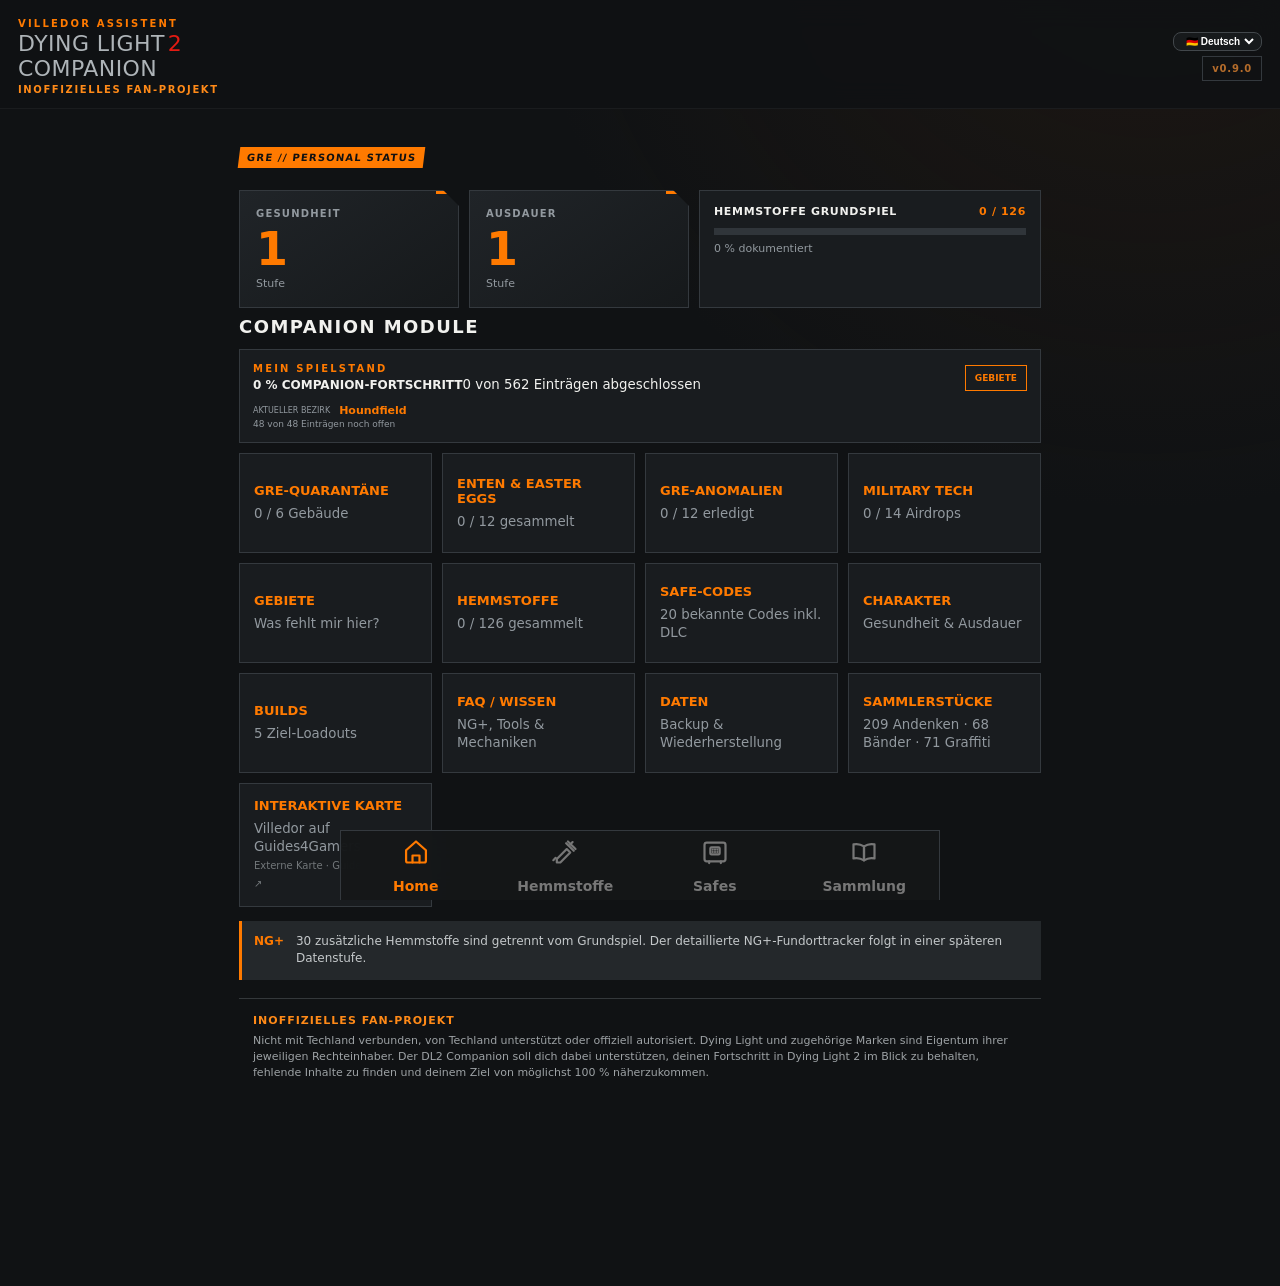
==== index.html @ b606fa8b "Add files via upload" ====
<!doctype html>
<html lang="de">
<head>
<meta charset="utf-8">
<meta name="viewport" content="width=device-width,initial-scale=1,viewport-fit=cover">
<meta name="theme-color" content="#111315">
<meta name="description" content="Dying Light 2 Companion – Hemmstoffe, Safe-Codes und Charakterfortschritt.">
<link rel="manifest" href="manifest.json">
<link rel="stylesheet" href="css/app.css">
<title>DL2 Companion</title>
  <link rel="icon" type="image/png" href="icons/icon-192.png">
  <link rel="apple-touch-icon" href="icons/icon-192.png">
</head>
<body>
<header class="topbar">
  <div>
    <div class="eyebrow" id="villedorAssistant">VILLEDOR ASSISTENT</div>
    <h1><span class="dl-title-line">DYING LIGHT <em class="red-two">2</em></span><span class="companion-line">COMPANION</span></h1><div class="fan-badge" id="fanBadge">INOFFIZIELLES FAN-PROJEKT</div>
  </div>
  <div class="top-actions">
    <label class="language-switch" aria-label="Sprache">
      <span></span>
      <select id="languageSelect">
        <option value="de">🇩🇪 Deutsch</option><option value="en">🇬🇧 English</option>
      </select>
    </label>
    <button id="globalVersion" class="header-version" type="button">v0.9.0</button>
    <button class="iconbtn" id="installBtn" hidden aria-label="App installieren">INSTALL</button>
  </div>
</header>

<main>
<section id="view-dashboard" class="view active">
  <div class="hero">
    <div class="hazard">GRE // PERSONAL STATUS</div>
    <div class="statgrid">
      <button class="statcard" data-go="character"><small>GESUNDHEIT</small><strong id="dashHealth">1</strong><span>Stufe</span></button>
      <button class="statcard" data-go="character"><small>AUSDAUER</small><strong id="dashStamina">1</strong><span>Stufe</span></button>
    </div>
    <div class="progressbox">
      <div class="progresshead"><span>HEMMSTOFFE GRUNDSPIEL</span><b id="dashFound">0 / 126</b></div>
      <div class="bar"><i id="dashBar"></i></div>
      <div class="muted" id="dashPercent">0 % dokumentiert</div>
    </div>
  </div>
<h2 id="companionModules">COMPANION MODULE</h2>
  <div class="area-summary"><div class="area-summary-top"><div><div class="eyebrow">MEIN SPIELSTAND</div><b id="overallPct">0 % COMPANION-FORTSCHRITT</b><small id="overallCount">0 von 0 Einträgen abgeschlossen</small></div><button class="tinybtn" data-go="areas">GEBIETE</button></div><div class="progress"><i id="overallBar"></i></div><div class="current-area"><span>AKTUELLER BEZIRK</span><strong id="currentAreaName">Houndfield</strong><small id="currentAreaMissing">Noch keine Daten</small></div></div><div class="modulegrid">
    <button class="module" data-go="quarantine"><b>GRE-QUARANTÄNE</b><small><span id="qDash">0 / 6</span> Gebäude</small></button><button class="module" data-go="ducks"><b>ENTEN & EASTER EGGS</b><small><span id="duckDash">0 / 12</span> gesammelt</small></button><button class="module" data-go="gre"><b>GRE-ANOMALIEN</b><small><span id="greDash">0 / 12</span> erledigt</small></button>
<button class="module" data-go="airdrops"><b>MILITARY TECH</b><small><span id="airDash">0 / 14</span> Airdrops</small></button><button class="module" data-go="areas"><b>GEBIETE</b><small>Was fehlt mir hier?</small></button><button class="module" data-go="inhibitors"><b>HEMMSTOFFE</b><small><span id="inhDash">0 / 126</span> gesammelt</small></button>
    <button class="module" data-go="safes"><b>SAFE-CODES</b><small>20 bekannte Codes inkl. DLC</small></button>
    <button class="module" data-go="character"><b>CHARAKTER</b><small>Gesundheit & Ausdauer</small></button>
    <button class="module" data-go="builds"><b>BUILDS</b><small>5 Ziel-Loadouts</small></button>
    <button class="module" data-go="faq"><b>FAQ / WISSEN</b><small>NG+, Tools & Mechaniken</small></button>
    <button class="module" data-go="backup"><b>DATEN</b><small>Backup & Wiederherstellung</small></button>
    <button class="module" data-go="collectibles"><b>SAMMLERSTÜCKE</b><small>209 Andenken · 68 Bänder · 71 Graffiti</small></button>
    <a class="module external-map" id="externalMapLink" href="https://guides4gamers.com/dying-light-2/maps/central-loop/" target="_blank" rel="noopener noreferrer external">
      <b id="externalMapTitle">INTERAKTIVE KARTE</b>
      <small id="externalMapText">Villedor auf Guides4Gamers<br><span>Externe Karte · Guides4Gamers ↗</span></small>
    </a>
  </div>
  <div class="notice"><b>NG+</b><span>30 zusätzliche Hemmstoffe sind getrennt vom Grundspiel. Der detaillierte NG+-Fundorttracker folgt in einer späteren Datenstufe.</span></div>
</section>

<section id="view-quarantine" class="view"><div class="sectionhead"><div><div class="eyebrow">DARK ZONES</div><h2>GRE-QUARANTÄNE</h2></div><div class="aircount"><b id="qCount">0/6</b><small>ABGESCHLOSSEN</small></div></div><p class="introcopy">6 GRE-Quarantänestationen · jeweils 4 Hemmstoffe in 3 GRE-Kisten (1 + 1 + 2).</p><div class="airhero"><div><span>GEBÄUDE</span><strong id="qBuildings">0/6</strong></div><div><span>HEMMSTOFFE</span><strong id="qInhib">0/24</strong></div><div><span>NOCH OFFEN</span><strong id="qOpen">24</strong></div></div><div id="quarantineList"></div></section><section id="view-ducks" class="view"><div class="sectionhead"><div><div class="eyebrow">GEHEIMNISSE</div><h2>ENTEN & EASTER EGGS</h2></div><div class="aircount"><b id="duckCount">0/12</b><small>GESAMMELT</small></div></div><div class="duck-summary"><div><b>5 SCHWARZE ENTEN</b><span>DOOM-Easter-Egg</span></div><div><b>7 ROTE ENTEN</b><span>Fahrrad-Herausforderung</span></div></div><div id="duckList"></div></section><section id="view-gre" class="view">
<div class="sectionhead"><div><div class="eyebrow">REVENANT HUNT</div><h2>GRE-ANOMALIEN</h2></div><div class="aircount"><b id="greCount">0/12</b><small>ERLEDIGT</small></div></div>
<p class="introcopy">GRE-Anomalien erscheinen nachts. Nach dem Revenant die GRE-Kiste im Trailer öffnen: jede Anomalie belohnt dich mit 2 Hemmstoffen.</p>
<div class="airhero"><div><span>NOCH OFFEN</span><strong id="greOpen">12</strong></div><div><span>HEMMSTOFFE</span><strong id="greInhib">0/24</strong></div><div><span>TROPHÄE</span><strong id="greTrophy">0%</strong></div></div>
<div class="segmented" id="greFilters"><button class="active" data-grefilter="all">ALLE</button><button data-grefilter="open">OFFEN</button><button data-grefilter="done">ERLEDIGT</button></div>
<div id="greList"></div>
</section>

<section id="view-airdrops" class="view"><div class="sectionhead"><div><div class="eyebrow">NIGHTRUNNER UPGRADES</div><h2>MILITARY TECH</h2></div><div class="aircount"><b id="airCount">0/14</b><small>GESAMMELT</small></div></div><p class="introcopy">Die 14 oberirdischen Military Airdrops enthalten jeweils Military Tech. Die 12 versunkenen Airdrops gehören nicht zu diesem Tracker.</p><div class="airhero"><div><span>NOCH OFFEN</span><strong id="airOpen">14</strong></div><div><span>MILITARY TECH</span><strong id="airTech">0</strong></div><div><span>HEMMSTOFF-KISTEN</span><strong id="airInhib">0/5</strong></div></div><div class="segmented" id="airFilters"><button class="active" data-airfilter="all">ALLE</button><button data-airfilter="open">OFFEN</button><button data-airfilter="done">ERLEDIGT</button></div><div id="airdropList"></div>
<div class="subsection-title"><div><div class="eyebrow">LOOT ONLY</div><h3>VERSUNKENE AIRDROPS</h3></div><div class="aircount"><b id="sunkenCount">0/12</b><small>GEÖFFNET</small></div></div>
<p class="introcopy">Diese 12 Kisten enthalten <b>kein Military Tech</b>. Sie liegen südlich von Newfound Lost Lands und liefern Ausrüstung bzw. Waffen.</p>
<div class="segmented" id="sunkenFilters"><button class="active" data-sunkenfilter="all">ALLE</button><button data-sunkenfilter="open">OFFEN</button><button data-sunkenfilter="done">ERLEDIGT</button></div>
<div id="sunkenList"></div></section><section id="view-areas" class="view"><div class="sectionhead"><div><div class="eyebrow">DISTRICT CLEARANCE</div><h2>GEBIETSFORTSCHRITT</h2></div></div><p class="introcopy">Bezirk wählen und direkt sehen, was dort noch offen ist. Hemmstoffe, Safe-Codes, GRE-Aktivitäten, Airdrops, Quarantäne, Enten und bekannte Sammlerstücke werden aus den vorhandenen Trackern zusammengeführt.</p><select id="areaSelect" class="search"></select><div id="areaHero" class="area-hero"></div><div id="missingHere" class="missingbox"></div><div id="areaChecklist" class="area-checklist"></div></section><section id="view-inhibitors" class="view">
  <div class="sectionhead"><div><div class="eyebrow">GRE DATABASE</div><h2>HEMMSTOFFE</h2></div><b id="inhTotal">0 / 126</b></div>
  <div class="bar big"><i id="inhBar"></i></div>
  <input class="search" id="inhSearch" placeholder="Fundort oder Gebiet suchen …">
  <div class="filters" id="regionFilters">
    <button class="active" data-region="all">Alle</button><button data-region="Old Villedor">Old Villedor</button><button data-region="Central Loop" id="regionCentralLoop">Zentralring</button>
  </div>
  <div id="districtList"></div>
</section>

<section id="view-safes" class="view">
  <div class="sectionhead"><div><div class="eyebrow">FIELD ACCESS CODES</div><h2>SAFE-CODES</h2></div><div class="aircount"><b id="safeProgress">0/20</b><small>GEFUNDEN</small></div></div>
  <input class="search" id="safeSearch" placeholder="z. B. Houndfield, VNC, Hemmstoff, 101 …">
  <div class="safe-filters"><label class="toggleline"><input type="checkbox" id="onlyInhibitor"><span>Nur Safes mit Hemmstoff anzeigen</span></label><label class="toggleline"><input type="checkbox" id="onlyMissingSafes"><span>Nur fehlende anzeigen</span></label></div><div class="safe-results" id="safeCount"></div>
  <div id="safeList" class="safelist"></div>
</section>


<section id="view-collectibles" class="view">
  <div class="sectionhead"><div><div class="eyebrow">VILLEDOR ARCHIVE</div><h2 id="collectTitle">SAMMLERSTÜCKE</h2></div><div class="aircount"><b id="collectTotal">0/348</b><small id="collectCollectedLabel">GESAMMELT</small></div></div>
  <div class="collect-hero">
    <div><span id="mementoLabel">ANDENKEN</span><strong id="mementoCount">0/209</strong><label><small id="gameMementoLabel">IM SPIEL</small><input id="gameMemento" type="number" min="0" max="209" value="0"></label></div>
    <div><span id="tapeLabel">BÄNDER</span><strong id="tapeCount">0/68</strong><label><small id="gameTapeLabel">IM SPIEL</small><input id="gameTape" type="number" min="0" max="68" value="0"></label></div>
    <div><span id="graffitiLabel">GRAFFITI</span><strong id="graffitiCount">0/71</strong><label><small id="gameGraffitiLabel">IM SPIEL</small><input id="gameGraffiti" type="number" min="0" max="71" value="0"></label></div>
  </div>
  <p class="introcopy" id="collectTrackerNote">Die aktuellen Spielstände können oben manuell eingetragen werden. Einzelne Fundstücke werden separat abgehakt.</p>
  <div class="segmented" id="collectTypeFilters">
    <button class="active" data-collecttype="all">ALLE</button>
    <button data-collecttype="memento">ANDENKEN</button>
    <button data-collecttype="tape">BÄNDER</button>
    <button data-collecttype="graffiti">GRAFFITI</button>
  </div>
  <input class="search" id="collectSearch" placeholder="Name, Nummer oder Bezirk suchen …">
  <label class="toggleline"><input type="checkbox" id="collectMissing"><span id="collectMissingLabel">Nur fehlende anzeigen</span></label>
  <div class="notice"><b>2026</b><span id="collectSlotNotice">Die 209 Andenken sind mit Namen erfasst. Nicht sicher bestätigte deutsche Ingame-Bezeichnungen sind mit * markiert.</span></div>
  <div id="collectibleList"></div>
  <div id="mementoVerifyNote" class="memento-verify-note">* Ingame-Bezeichnung nicht verifiziert</div>
  <div class="collect-modal" id="collectModal" aria-hidden="true">
    <div class="collect-modal-card">
      <button class="collect-close" id="collectClose" type="button">×</button>
      <div class="eyebrow" id="collectDetailType">SAMMLERSTÜCK</div>
      <h3 id="collectDetailName"></h3>
      <div class="collect-detail-meta" id="collectDetailMeta"></div>
      <label class="collect-detail-check"><input type="checkbox" id="collectDetailDone"><span id="collectDetailDoneLabel">Gesammelt</span></label>
      <a class="yt-find" id="collectDetailYoutube" target="_blank" rel="noopener">▶ FUNDORT AUF YOUTUBE</a>
    </div>
  </div>
</section>

<section id="view-character" class="view">
  <div class="sectionhead"><div><div class="eyebrow">AIDEN STATUS</div><h2>CHARAKTER</h2></div></div>
  <div class="charcards">
    <div class="controlcard"><label>Gesundheit <b id="healthLabel">1</b></label><div class="maxvalue"><small>MAXIMALWERT</small><strong id="healthValue">100</strong></div><input id="healthRange" type="range" min="1" max="26" value="1"><div class="rangefoot"><span>Stufe 1</span><span>Stufe 26</span></div></div>
    <div class="controlcard"><label>Ausdauer <b id="staminaLabel">1</b></label><div class="maxvalue"><small>MAXIMALWERT</small><strong id="staminaValue">100</strong></div><input id="staminaRange" type="range" min="1" max="26" value="1"><div class="rangefoot"><span>Stufe 1</span><span>Stufe 26</span></div></div>
    <div class="controlcard pilgrim-card"><label>Pilgerrang <b id="pilgrimLabel">1</b></label><div class="maxvalue"><small>STATUSBONUS</small><strong id="pilgrimBonus">+0</strong></div><input id="pilgrimRange" type="range" min="1" max="9" value="1"><div class="rangefoot"><span>Rang 1</span><span>Rang 9</span></div><small class="rank-note" id="pilgrimBonusNote">Rang 2–6: je +20 Gesundheit und Ausdauer</small></div>
  </div>
  <details class="pilgrim-info">
    <summary>Was ist der Pilgerrang?</summary>
    <div class="pilgrim-info-body">
      <p>Der <b>Pilgerrang</b> ist dein allgemeiner Charakterrang und reicht von 1 bis 9. Er ist nicht mit dem Rang im Pilgrim Outpost zu verwechseln.</p>
      <p><b>Wie steigt er?</b> Der Rang wächst mit deinem Fortschritt in den Fertigkeitsbäumen für Kampf und Parkour. Kampf- und Parkour-EP erhältst du durch Kämpfe, Parkour, Quests und Aktivitäten. Mit weiteren Fertigkeitsstufen steigt schließlich auch dein Pilgerrang.</p>
      <p><b>Was bringt er?</b> Die Ränge 2 bis 6 geben jeweils +20 maximale Gesundheit und +20 maximale Ausdauer. Ab Rang 6 sind damit insgesamt +100 auf beide Werte erreicht. Höhere Ränge verbessern weiterhin die Stufe verfügbarer Beute und Händlerausrüstung.</p>
      <p class="formula-note"><b>Berechnung:</b> 80 Grundwert + 20 je Gesundheits-/Ausdauer-Stufe + Pilgerrang-Bonus. Der Rechner berücksichtigt diesen Bonus automatisch.</p>
    </div>
  </details>
  <div class="calc">
    <div><small>VERTEILTE HEMMSTOFFE</small><b id="spentInh">6</b></div>
    <div><small>WEITERE BIS 26/26</small><b id="neededInh">150</b></div>
    <div><small>UPGRADE-EFFEKT</small><b>+20</b></div>
  </div>
  <div class="notice"><b>Wichtig</b><span>Je Upgrade werden 3 Hemmstoffe verbraucht. Beide Attribute erreichen Stufe 26. Das Grundspiel allein liefert nicht genug für 26/26; mit den zusätzlichen NG+-Hemmstoffen ist es möglich.</span></div>
  <div class="leveltable" id="levelTable"></div>
</section>

<section id="view-builds" class="view">
  <div class="sectionhead"><div><div class="eyebrow">GEAR TARGETS</div><h2>BUILD-EMPFEHLUNGEN</h2></div></div>
  <p class="introcopy">Keine starre Item-Liste: Die Empfehlungen zeigen, auf welche Werte du bei regulär erspielter Ausrüstung hinarbeiten solltest.</p>
  <div id="buildList" class="buildlist"></div>
</section>

<section id="view-faq" class="view">
  <div class="sectionhead"><div><div class="eyebrow">FIELD MANUAL</div><h2>FAQ / WISSEN</h2></div></div>
  <input class="search" id="faqSearch" placeholder="NG+, Gleitschirm, Enterhaken, GRE …">
  <div id="faqList" class="faqlist"></div>
</section>

<section id="view-backup" class="view">
  <div class="sectionhead"><div><div class="eyebrow">LOCAL STORAGE</div><h2>DATEN</h2></div></div>
  <div class="backupcard">
    <h3>Lokales Backup</h3><p>Sichere deinen aktuellen Companion-Stand als Backup-Datei auf deinem Gerät. Mit „Backup exportieren“ wird dein kompletter Fortschritt gespeichert. Über „Backup importieren“ kannst du diese Datei später wieder einlesen und deinen gespeicherten Stand wiederherstellen.</p>
    <button class="primary" id="exportBtn">BACKUP EXPORTIEREN</button>
    <label class="primary outline">BACKUP IMPORTIEREN<input id="importFile" type="file" accept=".json,application/json" hidden></label>
    <button class="danger" id="resetBtn">ALLE LOKALEN DATEN LÖSCHEN</button>
  </div>
  <div class="backupcard synccard">
    <div class="eyebrow">CLOUD TRANSFER</div>
    <h3>Geräte-Sync</h3>
    <p>Übertrage deinen aktuellen Stand per Sync-Code auf ein anderes Gerät. Jeder Sync-Code ist einmalig für 30 Minuten verwendbar. Nach erfolgreicher Übertragung wird der Code deaktiviert und kann nicht erneut verwendet werden. Nicht verwendete Codes verfallen automatisch nach 30 Minuten. Für weitere Übertragungen kannst du jederzeit einen neuen Code erstellen.</p>
    <button class="primary" id="syncCreateBtn">SYNC-CODE ERSTELLEN</button>
    <div id="syncCodeBox" class="sync-code-box" hidden>
      <small>DEIN SYNC-CODE</small>
      <strong id="syncCode">----</strong>
      <span id="syncExpiry">30 Minuten gültig</span>
      <button class="primary outline compact" id="syncCopyBtn">CODE KOPIEREN</button>
    </div>
    <div class="sync-redeem">
      <label for="syncInput">Code von anderem Gerät</label>
      <input id="syncInput" class="search sync-input" maxlength="9" autocomplete="off" autocapitalize="characters" spellcheck="false" placeholder="ABCD-1234">
      <button class="primary outline" id="syncRedeemBtn">SYNC-CODE EINLÖSEN</button>
    </div>
    <div id="syncStatus" class="sync-status" aria-live="polite"></div>
  </div>
  <button class="version versionbtn" id="versionBtn">DL2 Companion <b>v0.8.9</b><br><span>Datenstand: 12.09.2026 · Changelog öffnen</span></button>
</section>
<footer class="legal-footer"><b id="legalFan">INOFFIZIELLES FAN-PROJEKT</b><span id="legalText">Nicht mit Techland verbunden, von Techland unterstützt oder offiziell autorisiert. Dying Light und zugehörige Marken sind Eigentum ihrer jeweiligen Rechteinhaber. Der DL2 Companion soll dich dabei unterstützen, deinen Fortschritt in Dying Light 2 im Blick zu behalten, fehlende Inhalte zu finden und deinem Ziel von möglichst 100 % näherzukommen.</span></footer>
</main>

<nav class="bottomnav">
  <button class="active" data-go="dashboard">
    <span class="nav-icon" aria-hidden="true">
      <svg viewBox="0 0 24 24"><path d="M3.5 10.5 12 3l8.5 7.5v9a1.5 1.5 0 0 1-1.5 1.5H5a1.5 1.5 0 0 1-1.5-1.5z"/><path d="M9 21v-6h6v6"/></svg>
    </span>
    <span class="nav-label">Home</span>
  </button>
  <button data-go="inhibitors">
    <span class="nav-icon" aria-hidden="true">
      <svg viewBox="0 0 24 24"><path d="m14.5 3 6.5 6.5"/><path d="m13 4.5 6.5 6.5"/><path d="m5 18 8.5-8.5 3 3L8 21H5z"/><path d="m4 17-2 2"/><path d="m16.5 5.5 2-2"/></svg>
    </span>
    <span class="nav-label">Hemmstoffe</span>
  </button>
  <button data-go="safes">
    <span class="nav-icon" aria-hidden="true">
      <svg viewBox="0 0 24 24"><rect x="3" y="4" width="18" height="16" rx="2"/><rect x="8" y="8" width="8" height="6" rx="1"/><path d="M10 10h.01M12 10h.01M14 10h.01M10 12h.01M12 12h.01M14 12h.01"/><path d="M7 20v1.5M17 20v1.5"/></svg>
    </span>
    <span class="nav-label">Safes</span>
  </button>
  <button data-go="collectibles">
    <span class="nav-icon" aria-hidden="true">
      <svg viewBox="0 0 24 24"><path d="M3 5.5c3.2-.8 6-.3 9 1.7v12c-3-2-5.8-2.5-9-1.7z"/><path d="M21 5.5c-3.2-.8-6-.3-9 1.7v12c3-2 5.8-2.5 9-1.7z"/></svg>
    </span>
    <span class="nav-label" id="navCollectibles">Sammlung</span>
  </button>
</nav>

<div class="modal" id="changelogModal" aria-hidden="true"><div class="modalbox"><div class="modalhead"><div><div class="eyebrow">VERSION HISTORY</div><h2>CHANGELOG</h2></div><button id="closeChangelog">×</button></div><div id="changelogList"></div></div></div>
<div class="toast" id="toast"></div>
<script src="js/app.js"></script>
</body>
</html>
---- css/app.css ----
:root{--bg:#101214;--panel:#191c1f;--panel2:#22262a;--line:#34393e;--text:#f1f1ee;--muted:#92999f;--orange:#ff7a00;--orange2:#ff9c35;--danger:#df4d3f;--safe:env(safe-area-inset-bottom)}
*{box-sizing:border-box}html{background:var(--bg);color:var(--text);font-family:Inter,system-ui,-apple-system,Segoe UI,Roboto,Arial,sans-serif}body{margin:0;background:radial-gradient(circle at 90% -10%,#39210e55,transparent 35%),var(--bg);min-height:100vh;padding-bottom:calc(86px + var(--safe))}
button,input{font:inherit}.topbar{position:sticky;top:0;z-index:20;display:flex;align-items:center;justify-content:space-between;padding:18px 18px 13px;background:#101214e8;backdrop-filter:blur(14px);border-bottom:1px solid #ffffff0c}.eyebrow{font-size:10px;letter-spacing:.22em;color:var(--orange);font-weight:800}.topbar h1{margin:2px 0 0;font-size:22px;letter-spacing:.02em}.topbar h1 span{font-weight:300;color:#aeb4b8}.iconbtn{border:1px solid var(--orange);background:transparent;color:var(--orange);padding:8px 10px;font-size:11px;font-weight:800}
main{max-width:850px;margin:auto;padding:16px}.view{display:none}.view.active{display:block}.hero{padding:14px 0 8px}.hazard{display:inline-block;background:var(--orange);color:#111;padding:5px 8px;font-size:10px;font-weight:900;letter-spacing:.12em;transform:skew(-7deg);margin-bottom:12px}.statgrid{display:grid;grid-template-columns:1fr 1fr;gap:10px}.statcard{position:relative;text-align:left;border:1px solid var(--line);background:linear-gradient(145deg,#202428,#16191b);color:var(--text);padding:16px;min-height:118px;clip-path:polygon(0 0,calc(100% - 16px) 0,100% 16px,100% 100%,0 100%)}.statcard:after{content:"";position:absolute;right:0;top:0;width:22px;height:3px;background:var(--orange)}.statcard small,.calc small{display:block;color:var(--muted);font-size:10px;font-weight:800;letter-spacing:.12em}.statcard strong{display:block;font-size:46px;line-height:1;color:var(--orange);margin-top:7px}.statcard span{font-size:11px;color:var(--muted)}
.progressbox{margin-top:10px;background:var(--panel);border:1px solid var(--line);padding:14px}.progresshead{display:flex;justify-content:space-between;gap:12px;font-size:11px;font-weight:800;letter-spacing:.06em}.progresshead b{color:var(--orange)}.bar{height:7px;background:#30353a;margin:10px 0 7px;overflow:hidden}.bar i{display:block;height:100%;width:0;background:linear-gradient(90deg,var(--orange),var(--orange2));transition:width .25s}.bar.big{height:10px;margin:-2px 0 16px}.muted{font-size:11px;color:var(--muted)}
.quick-safe{width:100%;display:grid;grid-template-columns:44px 1fr auto;gap:10px;align-items:center;text-align:left;padding:14px;margin:12px 0 22px;border:1px solid #ff7a0066;background:#ff7a000c;color:var(--text)}.quick-safe .qs-icon{width:42px;height:42px;display:grid;place-items:center;background:var(--orange);color:#111;font-size:25px;font-weight:900}.quick-safe b,.quick-safe small{display:block}.quick-safe small{color:var(--muted);margin-top:2px}.quick-safe>span:last-child{font-size:30px;color:var(--orange)}
h2{font-size:18px;letter-spacing:.08em;margin:0 0 12px}.modulegrid{display:grid;grid-template-columns:1fr 1fr;gap:10px}.module{min-height:100px;text-align:left;padding:14px;border:1px solid var(--line);background:var(--panel);color:var(--text)}.module b{display:block;color:var(--orange);font-size:13px}.module small{display:block;color:var(--muted);margin-top:7px;line-height:1.35}
.notice{display:grid;grid-template-columns:auto 1fr;gap:12px;margin-top:14px;padding:12px;background:#24282b;border-left:3px solid var(--orange);font-size:12px;line-height:1.45}.notice b{color:var(--orange)}.notice span{color:#c4c8ca}
.sectionhead{display:flex;justify-content:space-between;align-items:end;margin:8px 0 14px}.sectionhead h2{font-size:25px;margin:2px 0 0}.sectionhead>b{color:var(--orange);font-size:17px}
.search{width:100%;border:1px solid var(--line);background:#15181a;color:var(--text);padding:13px 14px;outline:none;border-radius:0}.search:focus{border-color:var(--orange)}.filters{display:flex;gap:7px;overflow:auto;padding:10px 0 14px}.filters button{white-space:nowrap;border:1px solid var(--line);background:var(--panel);color:var(--muted);padding:7px 10px;font-size:11px}.filters button.active{color:#111;background:var(--orange);border-color:var(--orange);font-weight:800}
.district{border:1px solid var(--line);background:var(--panel);margin-bottom:9px}.district>button{width:100%;display:flex;justify-content:space-between;align-items:center;text-align:left;border:0;background:transparent;color:var(--text);padding:13px}.district .dname b{display:block;font-size:13px}.district .dname small{color:var(--muted)}.district .dcount{color:var(--orange);font-weight:800}.items{display:none;border-top:1px solid var(--line)}.district.open .items{display:block}.inhitem{display:grid;grid-template-columns:auto 1fr auto;gap:10px;padding:12px;border-bottom:1px solid #ffffff0c}.inhitem:last-child{border:0}.inhitem input{accent-color:var(--orange);width:19px;height:19px}.inhitem b{font-size:12px}.inhitem p{margin:3px 0 0;font-size:11px;color:var(--muted);line-height:1.35}.countbadge{color:var(--orange);font-weight:900;font-size:12px}.done b{text-decoration:line-through;color:#777}
.toggleline{display:flex;align-items:center;gap:8px;color:#bbb;font-size:12px;padding:10px 2px}.toggleline input{accent-color:var(--orange)}.safelist{display:grid;gap:9px}.safeitem{border:1px solid var(--line);background:var(--panel);padding:13px}.safehead{display:flex;justify-content:space-between;gap:10px;align-items:start}.safeitem .districttag{font-size:9px;color:var(--orange);font-weight:800;letter-spacing:.11em}.safeitem h3{font-size:13px;margin:3px 0}.code{font-size:23px;font-weight:900;letter-spacing:.12em;color:var(--orange);white-space:nowrap}.loot{font-size:11px;color:var(--muted);margin-top:7px}.loot.hot{color:var(--orange2);font-weight:800}
.charcards{display:grid;gap:10px}.controlcard{background:var(--panel);border:1px solid var(--line);padding:15px}.controlcard label{display:flex;justify-content:space-between;font-size:13px;font-weight:800}.controlcard label b{color:var(--orange);font-size:22px}.controlcard input{width:100%;accent-color:var(--orange);margin:14px 0}.rangefoot{display:flex;justify-content:space-between;color:var(--muted);font-size:10px}.calc{display:grid;grid-template-columns:repeat(3,1fr);gap:8px;margin-top:10px}.calc>div{background:var(--panel2);border:1px solid var(--line);padding:12px}.calc b{display:block;color:var(--orange);font-size:24px;margin-top:5px}.leveltable{margin-top:14px;border:1px solid var(--line)}.levelrow{display:grid;grid-template-columns:1fr 1fr 1fr;padding:9px 12px;font-size:11px;border-bottom:1px solid #ffffff0c}.levelrow.head{position:sticky;top:70px;background:#25292d;color:var(--orange);font-weight:800}.levelrow:last-child{border:0}
.backupcard{background:var(--panel);border:1px solid var(--line);padding:16px}.backupcard h3{margin:0 0 5px;font-size:15px}.backupcard p{color:var(--muted);font-size:12px;line-height:1.45}.primary,.danger{display:block;width:100%;border:0;padding:13px;margin-top:9px;text-align:center;font-size:11px;font-weight:900;letter-spacing:.05em;cursor:pointer}.primary{background:var(--orange);color:#111}.primary.outline{background:transparent;color:var(--orange);border:1px solid var(--orange)}.danger{background:transparent;color:#ff766c;border:1px solid #8f3832}.version{text-align:center;color:var(--muted);font-size:11px;margin:25px}.version b{color:var(--orange)}.version span{font-size:10px}
.bottomnav{position:fixed;z-index:30;bottom:0;left:0;right:0;height:calc(70px + var(--safe));padding-bottom:var(--safe);display:grid;grid-template-columns:repeat(4,1fr);background:#151719f4;backdrop-filter:blur(15px);border-top:1px solid var(--line)}.bottomnav button{border:0;background:transparent;color:#777;font-size:9px;font-weight:700}.bottomnav span{display:block;line-height:1.1}.bottomnav button span:first-child{font-size:20px;margin-bottom:4px}.bottomnav button span:last-child{font-size:9px;margin-bottom:0}.bottomnav button.active{color:var(--orange)}.toast{position:fixed;z-index:99;left:50%;bottom:90px;transform:translateX(-50%) translateY(20px);opacity:0;pointer-events:none;background:#eee;color:#111;padding:10px 14px;font-size:11px;font-weight:800;transition:.2s}.toast.show{opacity:1;transform:translateX(-50%) translateY(0)}
@media(min-width:650px){main{padding:24px}.charcards{grid-template-columns:1fr 1fr}.safelist{grid-template-columns:1fr 1fr}.modulegrid{grid-template-columns:repeat(4,1fr)}.statgrid{grid-template-columns:220px 220px}.hero{display:grid;grid-template-columns:auto 1fr;gap:10px}.hero .hazard{grid-column:1/-1;width:max-content}.progressbox{margin:0}.bottomnav{left:50%;right:auto;width:600px;transform:translateX(-50%);border-left:1px solid var(--line);border-right:1px solid var(--line)}}

.maxvalue{display:flex;align-items:end;justify-content:space-between;margin-top:10px;padding:10px 12px;background:#111416;border-left:3px solid var(--orange)}.maxvalue small{color:var(--muted);font-size:9px;font-weight:800;letter-spacing:.12em}.maxvalue strong{color:var(--orange);font-size:30px;line-height:1}

.introcopy{color:var(--muted);font-size:12px;line-height:1.5;margin:-4px 0 14px}
.buildlist,.faqlist{display:grid;gap:9px}.buildcard,.faqitem{border:1px solid var(--line);background:var(--panel)}
.buildcard>button,.faqitem>button{width:100%;border:0;background:transparent;color:var(--text);text-align:left;padding:14px;display:flex;justify-content:space-between;gap:12px;align-items:center}
.buildtitle b,.faqitem b{display:block;font-size:13px}.buildtitle small{color:var(--orange);font-size:10px}.chev{color:var(--orange);font-size:22px}
.buildbody,.faqbody{display:none;border-top:1px solid var(--line);padding:14px}.buildcard.open .buildbody,.faqitem.open .faqbody{display:block}
.buildclass{display:inline-block;color:#111;background:var(--orange);font-size:9px;font-weight:900;padding:5px 7px;letter-spacing:.08em}
.buildbody h4{font-size:10px;color:var(--orange);letter-spacing:.1em;margin:14px 0 7px}.buildbody p,.faqbody{font-size:12px;color:#c5c9cb;line-height:1.5}.buildbody ol,.buildbody ul{padding-left:20px;color:#c5c9cb;font-size:12px;line-height:1.6}.buildnote{border-left:2px solid var(--orange);padding-left:9px;color:var(--muted)!important}
.versionbtn{width:100%;border:0;background:transparent;cursor:pointer}
.modal{display:none;position:fixed;z-index:100;inset:0;background:#000b;backdrop-filter:blur(5px);padding:18px;align-items:center;justify-content:center}.modal.open{display:flex}
.modalbox{width:min(600px,100%);max-height:80vh;overflow:auto;background:#171a1d;border:1px solid var(--line);padding:16px}.modalhead{display:flex;justify-content:space-between;align-items:start}.modalhead h2{margin-top:3px}.modalhead button{border:0;background:transparent;color:var(--orange);font-size:28px}
.change{border-top:1px solid var(--line);padding:12px 0}.change:first-child{border-top:0}.changehead{display:flex;justify-content:space-between}.changehead b{color:var(--orange)}.changehead small{color:var(--muted)}.change ul{margin:7px 0 0;padding-left:18px;color:#c5c9cb;font-size:11px;line-height:1.55}
.valuehint{font-size:10px;color:var(--muted);margin-top:-7px;margin-bottom:8px}.valuehint b{color:var(--orange)}
@media(min-width:650px){.buildlist{grid-template-columns:1fr 1fr}}

.safehint{font-size:10px;color:#858c91;margin-top:5px;line-height:1.4}

.area-summary,.area-hero,.missingbox{border:1px solid var(--line);background:var(--panel);padding:13px;margin-bottom:10px}.area-summary-top{display:flex;justify-content:space-between;align-items:center}.area-summary-top b{font-size:12px}.tinybtn{border:1px solid var(--orange);background:transparent;color:var(--orange);font-size:9px;font-weight:900;padding:7px 9px}.current-area{margin-top:11px;display:grid;grid-template-columns:auto 1fr;gap:2px 9px;align-items:center}.current-area span{font-size:8px;color:var(--muted)}.current-area strong{font-size:11px;color:var(--orange)}.current-area small{grid-column:1/3;color:var(--muted);font-size:9px}.area-hero h3{font-size:20px;margin:2px 0 5px}.bigpct{font-size:32px;font-weight:900;color:var(--orange)}.missingbox h3{font-size:11px;color:var(--orange);letter-spacing:.08em;margin-bottom:7px}.missingbox p{font-size:11px;color:#c5c9cb;line-height:1.5}.area-group{border:1px solid var(--line);background:var(--panel);margin-bottom:8px}.area-group-head{padding:10px 12px;border-bottom:1px solid var(--line);display:flex;justify-content:space-between}.area-group-head b{font-size:11px}.area-group-head small{font-size:9px;color:var(--orange)}.area-task{display:flex;gap:10px;align-items:flex-start;padding:10px 12px;border-bottom:1px solid #25292c;font-size:11px}.area-task:last-child{border-bottom:0}.area-task input{accent-color:var(--orange);margin-top:2px}.area-task.done span{text-decoration:line-through;color:#737a7e}.area-empty{padding:10px 12px;color:var(--muted);font-size:10px}
.aircount{text-align:right}.aircount b{display:block;color:var(--orange);font-size:18px}.aircount small{font-size:8px;color:var(--muted)}.airhero{display:grid;grid-template-columns:repeat(3,1fr);gap:7px;margin-bottom:11px}.airhero>div{background:var(--panel);border:1px solid var(--line);padding:10px}.airhero span{display:block;color:var(--muted);font-size:7px}.airhero strong{display:block;color:var(--orange);font-size:18px}.segmented{display:flex;border:1px solid var(--line);margin-bottom:10px}.segmented button{flex:1;border:0;background:var(--panel);color:var(--muted);padding:9px;font-size:9px;font-weight:900}.segmented button.active{background:var(--orange);color:#111}.airdistrict h3{font-size:10px;color:var(--orange);margin:12px 0 6px}.aircard{display:flex;gap:10px;padding:11px;border:1px solid var(--line);background:var(--panel);margin-bottom:5px}.aircard input{accent-color:var(--orange)}.aircard.done{opacity:.55}.airinfo b{font-size:12px}.airinfo p{font-size:10px;color:var(--muted);margin:4px 0}.airtag{font-size:7px;font-weight:900;padding:3px 5px;border:1px solid var(--orange);color:var(--orange);margin-right:4px}
.subsection-title{display:flex;justify-content:space-between;align-items:end;border-top:1px solid var(--line);padding-top:18px;margin-top:20px;margin-bottom:8px}.subsection-title h3{margin:2px 0 0;font-size:16px}.grecard{display:flex;gap:10px;padding:11px;border:1px solid var(--line);background:var(--panel);margin-bottom:5px}.grecard input{accent-color:var(--orange);margin-top:3px}.grecard.done{opacity:.55}.grecard.done b{text-decoration:line-through}.greinfo{flex:1}.greinfo b{font-size:12px}.greinfo p{font-size:10px;color:var(--muted);margin:4px 0;line-height:1.4}.gre-meta{display:flex;gap:4px;flex-wrap:wrap}.gre-tag{font-size:7px;font-weight:900;padding:3px 5px;border:1px solid var(--line);color:#bbb}.gre-tag.hot{border-color:var(--orange);color:var(--orange)}
.sunken-card{display:flex;gap:10px;padding:11px;border:1px solid var(--line);background:var(--panel);margin-bottom:5px}.sunken-card input{accent-color:var(--orange);margin-top:3px}.sunken-card.done{opacity:.55}.sunken-info b{font-size:11px}.sunken-info p{font-size:10px;color:var(--muted);margin:4px 0;line-height:1.4}.no-tech{display:inline-block;font-size:7px;font-weight:900;padding:3px 5px;border:1px solid #666;color:#aaa}
.yt-find{display:inline-flex;margin-top:7px;padding:5px 7px;border:1px solid var(--line);color:var(--orange);font-size:8px;font-weight:900;text-decoration:none}.qcard,.duckcard{padding:11px;border:1px solid var(--line);background:var(--panel);margin-bottom:6px}.qcard h3,.duckcard h3{font-size:11px;margin:0 0 4px}.qmeta,.duckmeta{font-size:9px;color:var(--muted);margin-bottom:7px}.qcrates{display:flex;gap:5px;flex-wrap:wrap}.qcrates label{font-size:8px;border:1px solid var(--line);padding:5px 7px}.qcrates input,.duckcard input{accent-color:var(--orange)}.duck-summary{display:grid;grid-template-columns:1fr 1fr;gap:7px;margin-bottom:10px}.duck-summary>div{border:1px solid var(--line);background:var(--panel);padding:10px}.duck-summary b{display:block;color:var(--orange);font-size:9px}.duck-summary span{font-size:8px;color:var(--muted)}.duckrow{display:flex;gap:8px}.duckrow>div{flex:1}
.top-actions{display:flex;align-items:center;gap:7px;flex-shrink:0}
.header-version{border:1px solid var(--line);background:transparent;color:var(--orange);font-size:9px;font-weight:900;padding:6px 8px;letter-spacing:.08em}
@media(max-width:520px){.header-version{padding:5px 7px;font-size:8px}.topbar h1{font-size:clamp(22px,7vw,38px)}}

.synccard{margin-top:12px}.sync-code-box{margin:10px 0;padding:14px;border:1px solid var(--orange);background:#161616;text-align:center}.sync-code-box small{display:block;color:var(--muted);font-size:8px;letter-spacing:.12em}.sync-code-box strong{display:block;color:var(--orange);font-size:28px;letter-spacing:.14em;margin:6px 0}.sync-code-box span{display:block;color:var(--muted);font-size:9px;margin-bottom:8px}.sync-redeem{margin-top:14px;padding-top:12px;border-top:1px solid var(--line)}.sync-redeem label{display:block;color:var(--muted);font-size:9px;margin-bottom:6px}.sync-input{text-transform:uppercase;letter-spacing:.12em;font-weight:900}.sync-status{min-height:18px;margin-top:8px;font-size:9px;color:var(--muted)}.sync-status.ok{color:var(--orange)}.sync-status.error{color:#ff6b6b}.compact{padding:7px 10px}

.red-two{font-style:normal;color:#e31b13}
.fan-badge{margin-top:3px;font-size:10px;letter-spacing:1.6px;color:#ff8a18;font-weight:800}
.language-switch{display:flex;align-items:center;gap:4px;border:1px solid #42474b;border-radius:8px;padding:3px 5px;background:#171a1c}
.language-switch select{background:#171a1c;color:#fff;border:0;font-weight:800;outline:0}
.legal-footer{margin:18px 0 82px;padding:14px;border-top:1px solid #34383b;color:#9da2a5;font-size:11px;line-height:1.45;display:flex;flex-direction:column;gap:4px}
.legal-footer b{color:#ff8a18;letter-spacing:1px}
.collect-hero{display:grid;grid-template-columns:repeat(3,1fr);gap:8px;margin:12px 0}
.collect-hero>div{background:#171a1c;border:1px solid #363b3e;border-radius:10px;padding:10px;display:flex;flex-direction:column;gap:4px}
.collect-hero span{font-size:10px;color:#9ca2a5;font-weight:800}.collect-hero strong{font-size:19px;color:#ff8a18}
.collect-hero label{display:flex;align-items:center;gap:5px;margin-top:5px}.collect-hero small{font-size:8px;color:#858b8e}
.collect-hero input{width:56px;background:#0e1011;color:#fff;border:1px solid #444;border-radius:5px;padding:4px}
.collect-card{display:grid;grid-template-columns:auto 1fr;gap:10px;align-items:start;background:#171a1c;border:1px solid #34393c;border-radius:9px;padding:10px;margin:7px 0}
.collect-card.done{opacity:.55}.collect-card input{width:20px;height:20px;accent-color:#ff7a00}
.collect-info b{display:block}.collect-meta{font-size:10px;color:#92989b;margin:3px 0 6px}.collect-num{color:#ff8a18;margin-right:6px}
@media(max-width:520px){.collect-hero{grid-template-columns:1fr}.collect-hero>div{display:grid;grid-template-columns:1fr auto auto;align-items:center}.collect-hero label{margin:0}}

.safe-filters{display:flex;flex-wrap:wrap;gap:4px 14px}
.safe-results{font-size:10px;color:var(--muted);margin:0 0 8px 2px}
.safeitem{position:relative;padding-left:44px}
.safe-check{position:absolute;left:13px;top:16px;width:20px;height:20px;accent-color:var(--orange)}
.safeitem.done{opacity:.55}
.safeitem.done .code{text-decoration:line-through;text-decoration-thickness:1px}

.collect-grid{display:grid;grid-template-columns:repeat(3,minmax(0,1fr));gap:7px;margin:8px 0 16px}
.collect-tile{min-height:74px;border:1px solid #353a3e;background:#171a1c;color:var(--text);padding:8px;border-radius:8px;text-align:left;display:flex;flex-direction:column;justify-content:space-between;gap:5px;position:relative}
.collect-tile:active{transform:scale(.98)}
.collect-tile.done{border-color:#ff7a0088;background:#ff7a000d}
.collect-tile .tile-num{font-size:16px;font-weight:900;color:var(--orange);letter-spacing:.04em}
.collect-tile .tile-name{font-size:9px;color:#c7cbcd;line-height:1.15;display:-webkit-box;-webkit-line-clamp:2;-webkit-box-orient:vertical;overflow:hidden}
.collect-tile .tile-state{font-size:8px;color:#7f878b;font-weight:800;letter-spacing:.08em}
.collect-tile.done .tile-state{color:var(--orange2)}

.collect-modal{position:fixed;z-index:120;inset:0;background:#000b;display:none;align-items:flex-end;justify-content:center;padding:16px}
.collect-modal.open{display:flex}
.collect-modal-card{position:relative;width:min(560px,100%);background:#171a1c;border:1px solid #444b4f;border-radius:12px;padding:18px;box-shadow:0 18px 70px #000}
.collect-close{position:absolute;right:10px;top:8px;border:0;background:transparent;color:#aaa;font-size:28px;line-height:1}
.collect-modal-card h3{margin:5px 34px 8px 0;font-size:18px}
.collect-detail-meta{color:#949b9f;font-size:11px;line-height:1.45;margin-bottom:14px}
.collect-detail-check{display:flex;align-items:center;gap:9px;padding:10px 0;font-weight:800}
.collect-detail-check input{width:21px;height:21px;accent-color:var(--orange)}
@media(min-width:520px){.collect-grid{grid-template-columns:repeat(5,minmax(0,1fr))}}

.backup-warning{display:flex;flex-direction:column;gap:6px;margin:12px 0;padding:12px;border:1px solid #6b4a24;background:#ff7a0009;border-radius:8px;font-size:10px;line-height:1.45;color:#aeb4b7}.backup-warning b{color:var(--orange);letter-spacing:.08em}

/* v0.8.3 header/navigation fixes */
.dl-title-line{display:flex;align-items:baseline;gap:.14em;white-space:nowrap}
.companion-line{display:block}
.fan-badge{white-space:nowrap}
.language-switch{white-space:nowrap}
.header-actions,.top-actions{align-items:flex-start}
.version,.versionbtn{align-self:flex-end}

/* keep version visually separated from the language selector */
@media(max-width:700px){
  .version,.versionbtn{margin-top:18px}
}

/* v0.8.4 header, navigation and Pilgrim Rank */
.top-actions{display:flex;flex-direction:column;align-items:flex-end;gap:5px}
.language-switch{padding:2px 4px}
.language-switch select{font-size:10px}
.header-version{align-self:flex-end;font-size:8px;padding:4px 6px;color:#b46c2b;border-color:#34393e}
@media(max-width:700px){.version,.versionbtn{margin-top:25px}}
.pilgrim-card{grid-column:1/-1}
.rank-note{display:block;color:var(--muted);font-size:9px;line-height:1.4;margin-top:8px}
.pilgrim-info{margin:10px 0 14px;border:1px solid var(--line);background:var(--panel)}
.pilgrim-info summary{cursor:pointer;padding:13px 15px;color:var(--orange);font-size:11px;font-weight:900;letter-spacing:.06em}
.pilgrim-info-body{border-top:1px solid var(--line);padding:12px 15px;color:#c5c9cb;font-size:11px;line-height:1.55}
.pilgrim-info-body p{margin:0 0 10px}.pilgrim-info-body p:last-child{margin-bottom:0}
.pilgrim-info-body b{color:var(--text)}.pilgrim-info-body .formula-note{color:var(--muted)}

/* v0.8.5 navigation proportions */
.bottomnav button{font-size:14px;font-weight:700;line-height:1}
.bottomnav button span:first-child{font-size:30px;line-height:1;margin-bottom:6px}
.bottomnav button span:last-child{font-size:14px;line-height:1.1;margin-bottom:0;font-weight:700}
.header-version{font-size:10px;padding:6px 9px}
@media(max-width:520px){.header-version{font-size:10px;padding:6px 9px}}

/* v0.8.6 unified bottom navigation icons */
.bottomnav button{
  display:flex;
  flex-direction:column;
  align-items:center;
  justify-content:center;
  gap:6px;
  font-size:14px;
  font-weight:700;
  line-height:1;
}
.bottomnav button .nav-icon{
  display:flex;
  align-items:center;
  justify-content:center;
  width:30px;
  height:30px;
  margin:0;
  font-size:inherit;
  line-height:1;
}
.bottomnav button .nav-icon svg{
  width:28px;
  height:28px;
  display:block;
  fill:none;
  stroke:currentColor;
  stroke-width:1.9;
  stroke-linecap:round;
  stroke-linejoin:round;
}
.bottomnav button .nav-label,
.bottomnav button span.nav-label:last-child{
  display:block;
  margin:0;
  font-size:14px;
  font-weight:700;
  line-height:1.1;
}

/* v0.8.9: subtle note for unverified German memento names */
.memento-verify-note{
  margin:8px 2px 2px;
  color:#686b6e;
  font-size:10px;
  font-weight:400;
  line-height:1.25;
}

/* v0.9.0 external interactive map */
.module.external-map{
  display:block;
  box-sizing:border-box;
  text-decoration:none;
}
.module.external-map small span{
  color:#72777a;
  font-size:10px;
}
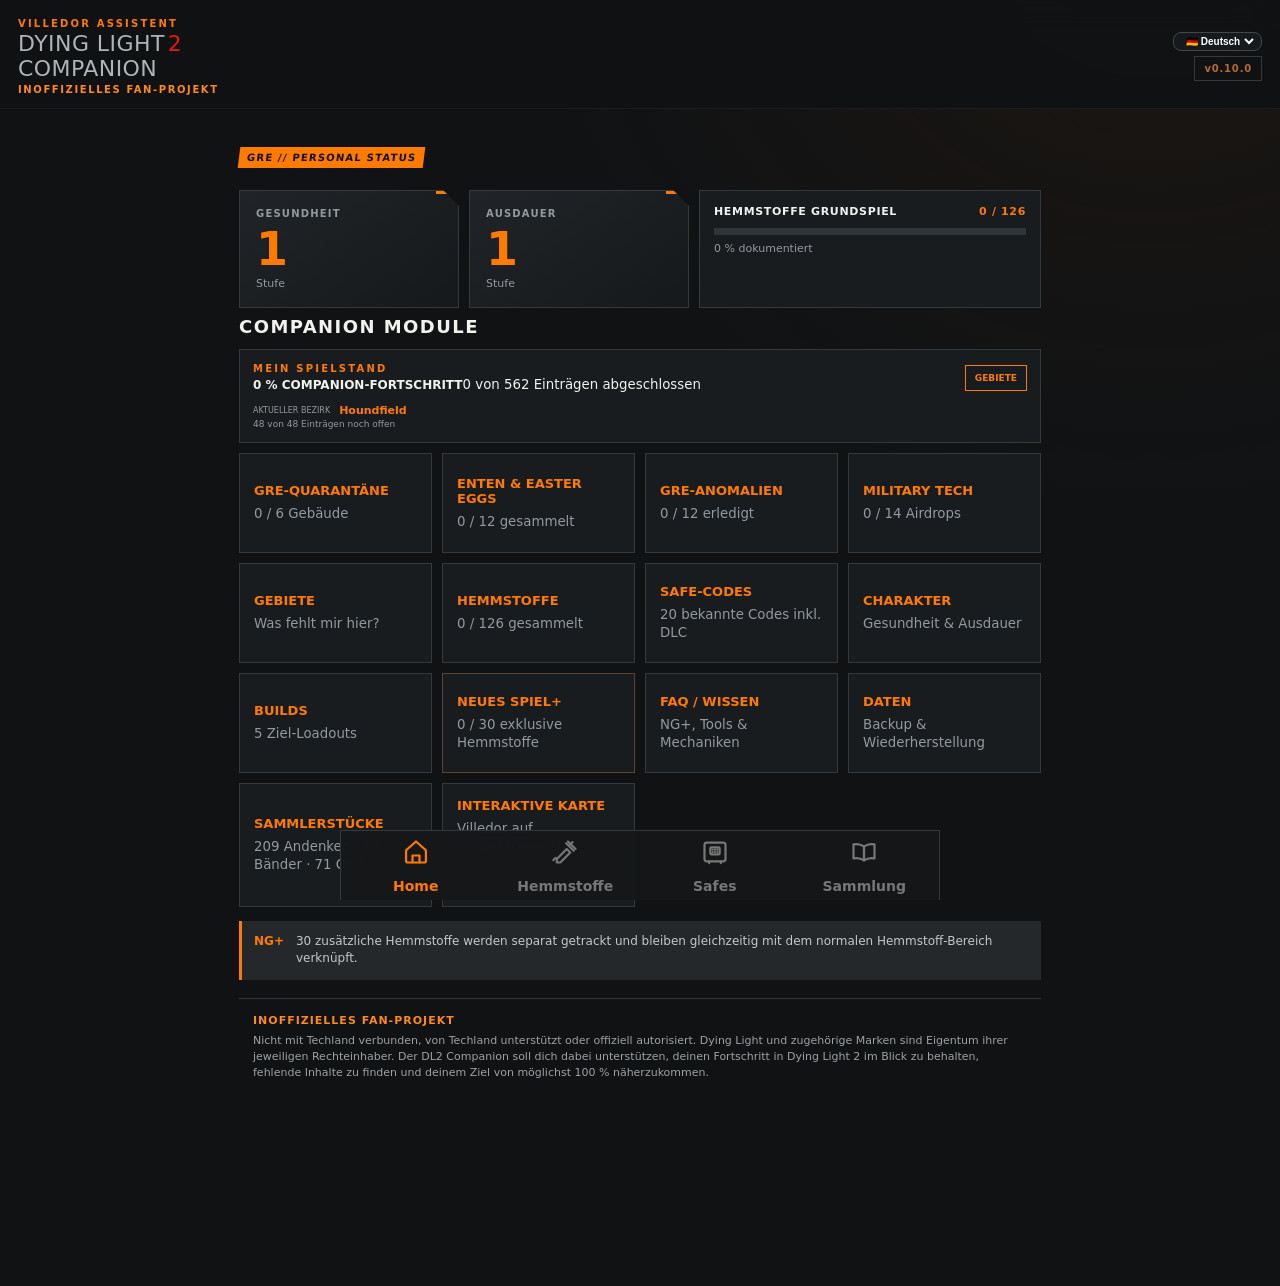
==== commit 70a239ec: "Add files via upload" ====
--- a/index.html
+++ b/index.html
@@ -24,7 +24,7 @@
         <option value="de">🇩🇪 Deutsch</option><option value="en">🇬🇧 English</option>
       </select>
     </label>
-    <button id="globalVersion" class="header-version" type="button">v0.9.0</button>
+    <button id="globalVersion" class="header-version" type="button">v0.10.0</button>
     <button class="iconbtn" id="installBtn" hidden aria-label="App installieren">INSTALL</button>
   </div>
 </header>
@@ -50,15 +50,16 @@
     <button class="module" data-go="safes"><b>SAFE-CODES</b><small>20 bekannte Codes inkl. DLC</small></button>
     <button class="module" data-go="character"><b>CHARAKTER</b><small>Gesundheit & Ausdauer</small></button>
     <button class="module" data-go="builds"><b>BUILDS</b><small>5 Ziel-Loadouts</small></button>
+    <button class="module ngplus-module" data-go="ngplus"><b>NEUES SPIEL+</b><small><span id="ngDash">0 / 30</span> exklusive Hemmstoffe</small></button>
     <button class="module" data-go="faq"><b>FAQ / WISSEN</b><small>NG+, Tools & Mechaniken</small></button>
     <button class="module" data-go="backup"><b>DATEN</b><small>Backup & Wiederherstellung</small></button>
     <button class="module" data-go="collectibles"><b>SAMMLERSTÜCKE</b><small>209 Andenken · 68 Bänder · 71 Graffiti</small></button>
-    <a class="module external-map" id="externalMapLink" href="https://guides4gamers.com/dying-light-2/maps/central-loop/" target="_blank" rel="noopener noreferrer external">
+    <a class="module external-map" id="externalMapLink" href="https://guides4gamers.com/dying-light-2/maps/" target="_blank" rel="noopener noreferrer external">
       <b id="externalMapTitle">INTERAKTIVE KARTE</b>
       <small id="externalMapText">Villedor auf Guides4Gamers<br><span>Externe Karte · Guides4Gamers ↗</span></small>
     </a>
   </div>
-  <div class="notice"><b>NG+</b><span>30 zusätzliche Hemmstoffe sind getrennt vom Grundspiel. Der detaillierte NG+-Fundorttracker folgt in einer späteren Datenstufe.</span></div>
+  <div class="notice"><b>NG+</b><span>30 zusätzliche Hemmstoffe werden separat getrackt und bleiben gleichzeitig mit dem normalen Hemmstoff-Bereich verknüpft.</span></div>
 </section>
 
 <section id="view-quarantine" class="view"><div class="sectionhead"><div><div class="eyebrow">DARK ZONES</div><h2>GRE-QUARANTÄNE</h2></div><div class="aircount"><b id="qCount">0/6</b><small>ABGESCHLOSSEN</small></div></div><p class="introcopy">6 GRE-Quarantänestationen · jeweils 4 Hemmstoffe in 3 GRE-Kisten (1 + 1 + 2).</p><div class="airhero"><div><span>GEBÄUDE</span><strong id="qBuildings">0/6</strong></div><div><span>HEMMSTOFFE</span><strong id="qInhib">0/24</strong></div><div><span>NOCH OFFEN</span><strong id="qOpen">24</strong></div></div><div id="quarantineList"></div></section><section id="view-ducks" class="view"><div class="sectionhead"><div><div class="eyebrow">GEHEIMNISSE</div><h2>ENTEN & EASTER EGGS</h2></div><div class="aircount"><b id="duckCount">0/12</b><small>GESAMMELT</small></div></div><div class="duck-summary"><div><b>5 SCHWARZE ENTEN</b><span>DOOM-Easter-Egg</span></div><div><b>7 ROTE ENTEN</b><span>Fahrrad-Herausforderung</span></div></div><div id="duckList"></div></section><section id="view-gre" class="view">
@@ -78,9 +79,25 @@
   <div class="bar big"><i id="inhBar"></i></div>
   <input class="search" id="inhSearch" placeholder="Fundort oder Gebiet suchen …">
   <div class="filters" id="regionFilters">
-    <button class="active" data-region="all">Alle</button><button data-region="Old Villedor">Old Villedor</button><button data-region="Central Loop" id="regionCentralLoop">Zentralring</button>
+    <button class="active" data-region="all">Alle</button><button data-region="Old Villedor">Old Villedor</button><button data-region="Zentralring" id="regionCentralLoop">Zentralring</button>
   </div>
   <div id="districtList"></div>
+</section>
+
+<section id="view-ngplus" class="view">
+  <div class="sectionhead"><div><div class="eyebrow">NEW GAME+</div><h2>NEUES SPIEL+</h2></div><div class="aircount"><b id="ngCount">0/30</b><small>HEMMSTOFFE</small></div></div>
+  <p class="introcopy">Neues Spiel+ ergänzt 30 zusätzliche Hemmstoffe. Sie sind ausschließlich in NG+ verfügbar und werden hier sowie im normalen Hemmstoff-Tracker mit demselben Status geführt.</p>
+  <div class="airhero"><div><span>GESAMMELT</span><strong id="ngCollected">0/30</strong></div><div><span>NOCH OFFEN</span><strong id="ngOpen">30</strong></div><div><span>HEMMSTOFFE GESAMT</span><strong>126 + 30</strong></div></div>
+  <div class="notice ngplus-notice"><b>NG+ EXKLUSIV</b><span>Diese 30 Einträge existieren im Grundspiel nicht. Jeder Eintrag öffnet dieselbe Detailansicht mit Offen, Unklar und Gesammelt.</span></div>
+  <div class="ngplus-facts">
+    <div><b>GOLD-BEGEGNUNGEN</b><span>Spezielle Begegnungen im NG+ mit hochwertiger Beute.</span></div>
+    <div><b>LEGENDÄRE WAFFEN</b><span>NG+ führte eine zusätzliche legendäre Seltenheitsstufe ein.</span></div>
+    <div><b>PLATIN-ZIELE</b><span>Parkour-Herausforderungen erhalten zusätzliche Platin-Zielzeiten.</span></div>
+    <div><b>GEGNER-SKALIERUNG</b><span>Gegner skalieren im NG+ mit Aidens Fortschritt.</span></div>
+  </div>
+  <div class="subsection-title"><div><div class="eyebrow">30 FUNDORTE</div><h3>NG+ HEMMSTOFFE</h3></div></div>
+  <p class="introcopy">Die Nummerierung folgt dem vollständigen 30er-Fundortguide. Wo eine eindeutige deutsche Ortszuordnung nicht zuverlässig belegt ist, erfindet der Companion bewusst keinen Bezirk.</p>
+  <div id="ngPlusList" class="ngplus-grid"></div>
 </section>
 
 <section id="view-safes" class="view">
@@ -185,7 +202,7 @@
     </div>
     <div id="syncStatus" class="sync-status" aria-live="polite"></div>
   </div>
-  <button class="version versionbtn" id="versionBtn">DL2 Companion <b>v0.8.9</b><br><span>Datenstand: 12.09.2026 · Changelog öffnen</span></button>
+  <button class="version versionbtn" id="versionBtn">DL2 Companion <b>v0.10.0</b><br><span>Datenstand: 20.09.2026 · Changelog öffnen</span></button>
 </section>
 <footer class="legal-footer"><b id="legalFan">INOFFIZIELLES FAN-PROJEKT</b><span id="legalText">Nicht mit Techland verbunden, von Techland unterstützt oder offiziell autorisiert. Dying Light und zugehörige Marken sind Eigentum ihrer jeweiligen Rechteinhaber. Der DL2 Companion soll dich dabei unterstützen, deinen Fortschritt in Dying Light 2 im Blick zu behalten, fehlende Inhalte zu finden und deinem Ziel von möglichst 100 % näherzukommen.</span></footer>
 </main>
@@ -216,6 +233,22 @@
     <span class="nav-label" id="navCollectibles">Sammlung</span>
   </button>
 </nav>
+
+<div class="collect-modal" id="inhibitorModal" aria-hidden="true">
+  <div class="collect-modal-card inhibitor-modal-card">
+    <button class="collect-close" id="inhibitorClose" type="button">×</button>
+    <div class="eyebrow" id="inhibitorDetailType">HEMMSTOFF</div>
+    <h3 id="inhibitorDetailName"></h3>
+    <div class="collect-detail-meta" id="inhibitorDetailMeta"></div>
+    <p class="inhibitor-detail-copy" id="inhibitorDetailDescription"></p>
+    <div class="inh-status-actions" aria-label="Hemmstoffstatus">
+      <button type="button" data-inhstatus="open">OFFEN</button>
+      <button type="button" data-inhstatus="unclear">UNKLAR</button>
+      <button type="button" data-inhstatus="collected">GESAMMELT</button>
+    </div>
+    <a class="yt-find" id="inhibitorDetailYoutube" target="_blank" rel="noopener">▶ FUNDORT AUF YOUTUBE</a>
+  </div>
+</div>
 
 <div class="modal" id="changelogModal" aria-hidden="true"><div class="modalbox"><div class="modalhead"><div><div class="eyebrow">VERSION HISTORY</div><h2>CHANGELOG</h2></div><button id="closeChangelog">×</button></div><div id="changelogList"></div></div></div>
 <div class="toast" id="toast"></div>
--- a/css/app.css
+++ b/css/app.css
@@ -182,3 +182,40 @@
   color:#72777a;
   font-size:10px;
 }
+
+
+/* v0.10.0 · Hemmstoff-Status & Neues Spiel+ */
+.inhitem{width:100%;cursor:pointer;color:var(--text);background:transparent;text-align:left;align-items:start}
+.inhitem:focus-visible{outline:2px solid var(--orange);outline-offset:-2px}
+.inh-state-dot{width:16px;height:16px;border:2px solid #697176;border-radius:50%;margin-top:2px;box-sizing:border-box}
+.inhitem.done .inh-state-dot{border-color:var(--orange);background:var(--orange);box-shadow:inset 0 0 0 3px #171a1d}
+.inhitem.unclear{background:#ff7a0009;border-left:2px dashed #a9652d}
+.inhitem.unclear .inh-state-dot{border-color:#d18a49;background:linear-gradient(135deg,transparent 44%,#d18a49 45%,#d18a49 55%,transparent 56%)}
+.inhitem.unclear b{text-decoration:none;color:#d4d7d8}
+.inh-right{display:flex;flex-direction:column;align-items:flex-end;gap:5px;min-width:64px}
+.inh-status-label{font-size:7px;font-weight:900;letter-spacing:.08em;color:#7f878b}
+.inhitem.done .inh-status-label{color:var(--orange2)}
+.inhitem.unclear .inh-status-label{color:#d18a49}
+.ngplus-badge{display:inline-block;margin-top:5px;padding:3px 5px;border:1px solid var(--orange);color:var(--orange);font-size:7px;font-weight:900;letter-spacing:.08em}
+.ngplus-district{border-color:#5b4432}
+.inhibitor-detail-copy{color:#c4c8ca;font-size:11px;line-height:1.5;margin:10px 0 14px}
+.inh-status-actions{display:grid;grid-template-columns:repeat(3,1fr);gap:6px;margin:12px 0 14px}
+.inh-status-actions button{border:1px solid #3a4044;background:#222629;color:#aeb4b7;padding:10px 5px;font-size:9px;font-weight:900;letter-spacing:.06em}
+.inh-status-actions button.active{border-color:var(--orange);background:#ff7a0015;color:var(--orange)}
+.inh-status-actions button[data-inhstatus="unclear"].active{border-style:dashed;color:#d18a49;border-color:#d18a49}
+.ngplus-module{border-color:#5b4432}
+.ngplus-notice{margin-bottom:12px}
+.ngplus-facts{display:grid;grid-template-columns:1fr 1fr;gap:7px;margin:11px 0 16px}
+.ngplus-facts>div{border:1px solid var(--line);background:var(--panel);padding:10px}
+.ngplus-facts b{display:block;color:var(--orange);font-size:9px;letter-spacing:.06em;margin-bottom:4px}
+.ngplus-facts span{display:block;color:var(--muted);font-size:9px;line-height:1.35}
+.ngplus-grid{display:grid;grid-template-columns:repeat(3,1fr);gap:7px}
+.ngplus-tile{min-height:76px;border:1px solid #353a3e;background:#171a1c;color:var(--text);padding:8px;border-radius:8px;text-align:left;display:flex;flex-direction:column;justify-content:space-between;gap:5px}
+.ngplus-tile .tile-num{font-size:16px;font-weight:900;color:var(--orange)}
+.ngplus-tile .tile-name{font-size:9px;color:#c7cbcd;line-height:1.15}
+.ngplus-tile .tile-state{font-size:8px;color:#7f878b;font-weight:800;letter-spacing:.08em}
+.ngplus-tile.collected{border-color:#ff7a0088;background:#ff7a000d}
+.ngplus-tile.collected .tile-state{color:var(--orange2)}
+.ngplus-tile.unclear{border-style:dashed;border-color:#a9652d;background:#ff7a0008}
+.ngplus-tile.unclear .tile-state{color:#d18a49}
+@media(min-width:650px){.ngplus-grid{grid-template-columns:repeat(5,1fr)}}
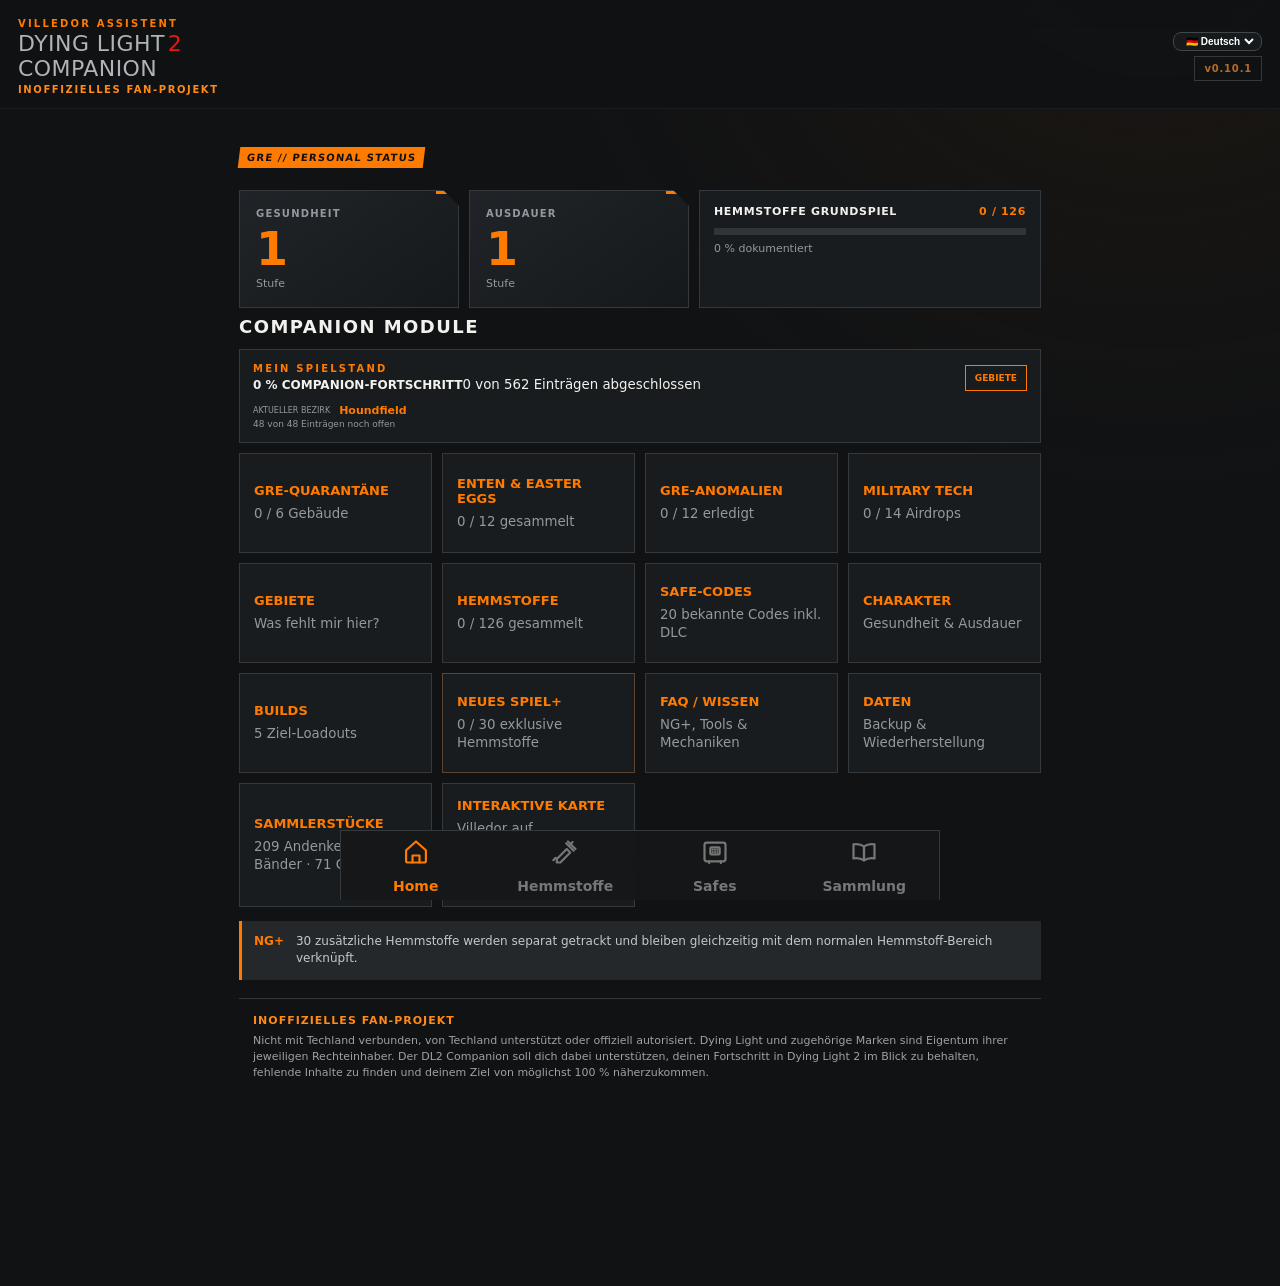
==== commit 5f6643db: "Add files via upload" ====
--- a/index.html
+++ b/index.html
@@ -24,7 +24,7 @@
         <option value="de">🇩🇪 Deutsch</option><option value="en">🇬🇧 English</option>
       </select>
     </label>
-    <button id="globalVersion" class="header-version" type="button">v0.10.0</button>
+    <button id="globalVersion" class="header-version" type="button">v0.10.1</button>
     <button class="iconbtn" id="installBtn" hidden aria-label="App installieren">INSTALL</button>
   </div>
 </header>
@@ -96,7 +96,7 @@
     <div><b>GEGNER-SKALIERUNG</b><span>Gegner skalieren im NG+ mit Aidens Fortschritt.</span></div>
   </div>
   <div class="subsection-title"><div><div class="eyebrow">30 FUNDORTE</div><h3>NG+ HEMMSTOFFE</h3></div></div>
-  <p class="introcopy">Die Nummerierung folgt dem vollständigen 30er-Fundortguide. Wo eine eindeutige deutsche Ortszuordnung nicht zuverlässig belegt ist, erfindet der Companion bewusst keinen Bezirk.</p>
+  <p class="introcopy">Die 30 Fundorte sind nach Region sortiert und enthalten Bezirk sowie eine kurze Orientierung. Drei Fundorte liegen außerhalb der Funkturm-Abdeckung und sind ausdrücklich als „Kein Funkturm-Marker“ gekennzeichnet.</p>
   <div id="ngPlusList" class="ngplus-grid"></div>
 </section>
 
@@ -202,7 +202,7 @@
     </div>
     <div id="syncStatus" class="sync-status" aria-live="polite"></div>
   </div>
-  <button class="version versionbtn" id="versionBtn">DL2 Companion <b>v0.10.0</b><br><span>Datenstand: 20.09.2026 · Changelog öffnen</span></button>
+  <button class="version versionbtn" id="versionBtn">DL2 Companion <b>v0.10.1</b><br><span>Datenstand: 21.09.2026 · Changelog öffnen</span></button>
 </section>
 <footer class="legal-footer"><b id="legalFan">INOFFIZIELLES FAN-PROJEKT</b><span id="legalText">Nicht mit Techland verbunden, von Techland unterstützt oder offiziell autorisiert. Dying Light und zugehörige Marken sind Eigentum ihrer jeweiligen Rechteinhaber. Der DL2 Companion soll dich dabei unterstützen, deinen Fortschritt in Dying Light 2 im Blick zu behalten, fehlende Inhalte zu finden und deinem Ziel von möglichst 100 % näherzukommen.</span></footer>
 </main>
--- a/css/app.css
+++ b/css/app.css
@@ -196,7 +196,9 @@
 .inh-status-label{font-size:7px;font-weight:900;letter-spacing:.08em;color:#7f878b}
 .inhitem.done .inh-status-label{color:var(--orange2)}
 .inhitem.unclear .inh-status-label{color:#d18a49}
-.ngplus-badge{display:inline-block;margin-top:5px;padding:3px 5px;border:1px solid var(--orange);color:var(--orange);font-size:7px;font-weight:900;letter-spacing:.08em}
+.ngplus-badge{display:inline-block;margin-top:5px;margin-right:4px;padding:3px 5px;border:1px solid var(--orange);color:var(--orange);font-size:7px;font-weight:900;letter-spacing:.08em}
+.ngplus-badge.ngplus-mapwarn{border-color:#d18a49;color:#d18a49;border-style:dashed}
+.ngplus-location{margin-top:3px;color:var(--orange2);font-size:9px;font-weight:800;letter-spacing:.025em}
 .ngplus-district{border-color:#5b4432}
 .inhibitor-detail-copy{color:#c4c8ca;font-size:11px;line-height:1.5;margin:10px 0 14px}
 .inh-status-actions{display:grid;grid-template-columns:repeat(3,1fr);gap:6px;margin:12px 0 14px}
@@ -209,13 +211,23 @@
 .ngplus-facts>div{border:1px solid var(--line);background:var(--panel);padding:10px}
 .ngplus-facts b{display:block;color:var(--orange);font-size:9px;letter-spacing:.06em;margin-bottom:4px}
 .ngplus-facts span{display:block;color:var(--muted);font-size:9px;line-height:1.35}
-.ngplus-grid{display:grid;grid-template-columns:repeat(3,1fr);gap:7px}
-.ngplus-tile{min-height:76px;border:1px solid #353a3e;background:#171a1c;color:var(--text);padding:8px;border-radius:8px;text-align:left;display:flex;flex-direction:column;justify-content:space-between;gap:5px}
-.ngplus-tile .tile-num{font-size:16px;font-weight:900;color:var(--orange)}
-.ngplus-tile .tile-name{font-size:9px;color:#c7cbcd;line-height:1.15}
+.ngplus-region{margin:0 0 16px}
+.ngplus-region-head{display:flex;align-items:end;justify-content:space-between;border-bottom:1px solid #ffffff16;padding:2px 1px 7px;margin-bottom:7px}
+.ngplus-region-head b{font-size:11px;color:var(--orange);letter-spacing:.08em}
+.ngplus-region-head small{font-size:8px;color:var(--muted);font-weight:800;letter-spacing:.05em}
+.ngplus-grid{display:grid;grid-template-columns:1fr;gap:7px}
+.ngplus-tile{min-height:118px;border:1px solid #353a3e;background:#171a1c;color:var(--text);padding:10px;border-radius:8px;text-align:left;display:flex;flex-direction:column;gap:5px}
+.ngplus-tile-top{display:flex;justify-content:space-between;align-items:center;gap:8px}
+.ngplus-tile .tile-num{font-size:17px;font-weight:900;color:var(--orange)}
 .ngplus-tile .tile-state{font-size:8px;color:#7f878b;font-weight:800;letter-spacing:.08em}
+.ngplus-tile .tile-district{font-size:11px;font-weight:900;color:#d6d9da;line-height:1.2}
+.ngplus-tile .tile-hint{font-size:9px;color:var(--muted);line-height:1.35;flex:1}
+.ngplus-tile .tile-tags{display:flex;gap:4px;flex-wrap:wrap;margin-top:2px}
+.ngplus-tile .tile-tags span{font-size:7px;border:1px solid #5b4432;color:var(--orange2);padding:2px 4px;font-weight:900;letter-spacing:.05em}
+.ngplus-tile .tile-tags .warn{border-style:dashed;border-color:#a9652d;color:#d18a49}
 .ngplus-tile.collected{border-color:#ff7a0088;background:#ff7a000d}
 .ngplus-tile.collected .tile-state{color:var(--orange2)}
 .ngplus-tile.unclear{border-style:dashed;border-color:#a9652d;background:#ff7a0008}
 .ngplus-tile.unclear .tile-state{color:#d18a49}
-@media(min-width:650px){.ngplus-grid{grid-template-columns:repeat(5,1fr)}}
+@media(min-width:480px){.ngplus-grid{grid-template-columns:repeat(2,1fr)}}
+@media(min-width:800px){.ngplus-grid{grid-template-columns:repeat(3,1fr)}}
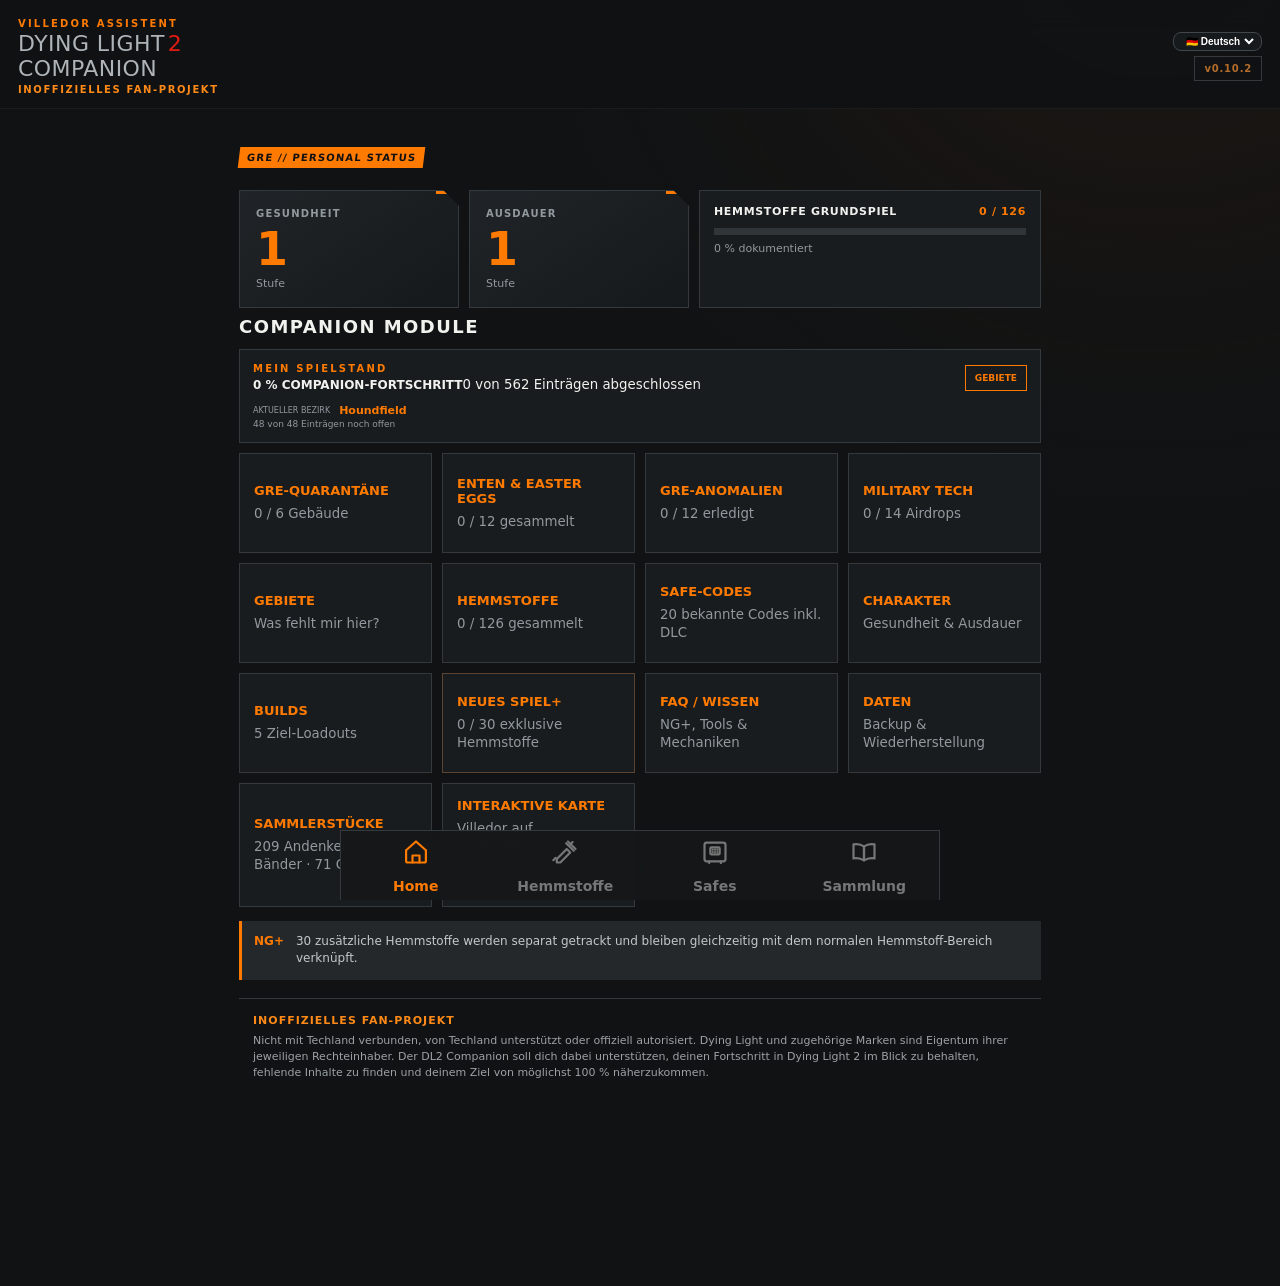
==== commit ee60f22e: "Add files via upload" ====
--- a/index.html
+++ b/index.html
@@ -24,7 +24,7 @@
         <option value="de">🇩🇪 Deutsch</option><option value="en">🇬🇧 English</option>
       </select>
     </label>
-    <button id="globalVersion" class="header-version" type="button">v0.10.1</button>
+    <button id="globalVersion" class="header-version" type="button">v0.10.2</button>
     <button class="iconbtn" id="installBtn" hidden aria-label="App installieren">INSTALL</button>
   </div>
 </header>
@@ -123,7 +123,10 @@
     <button data-collecttype="graffiti">GRAFFITI</button>
   </div>
   <input class="search" id="collectSearch" placeholder="Name, Nummer oder Bezirk suchen …">
-  <label class="toggleline"><input type="checkbox" id="collectMissing"><span id="collectMissingLabel">Nur fehlende anzeigen</span></label>
+  <div class="collect-toggle-row">
+    <label class="toggleline"><input type="checkbox" id="collectMissing"><span id="collectMissingLabel">Nur fehlende anzeigen</span></label>
+    <label class="toggleline"><input type="checkbox" id="collectBloodyTies"><span id="collectBloodyTiesLabel">DLC: Bloody Ties</span></label>
+  </div>
   <div class="notice"><b>2026</b><span id="collectSlotNotice">Die 209 Andenken sind mit Namen erfasst. Nicht sicher bestätigte deutsche Ingame-Bezeichnungen sind mit * markiert.</span></div>
   <div id="collectibleList"></div>
   <div id="mementoVerifyNote" class="memento-verify-note">* Ingame-Bezeichnung nicht verifiziert</div>
@@ -133,6 +136,8 @@
       <div class="eyebrow" id="collectDetailType">SAMMLERSTÜCK</div>
       <h3 id="collectDetailName"></h3>
       <div class="collect-detail-meta" id="collectDetailMeta"></div>
+      <div class="collect-detail-badges" id="collectDetailBadges"></div>
+      <div class="collect-detail-note" id="collectDetailNote"></div>
       <label class="collect-detail-check"><input type="checkbox" id="collectDetailDone"><span id="collectDetailDoneLabel">Gesammelt</span></label>
       <a class="yt-find" id="collectDetailYoutube" target="_blank" rel="noopener">▶ FUNDORT AUF YOUTUBE</a>
     </div>
@@ -202,7 +207,7 @@
     </div>
     <div id="syncStatus" class="sync-status" aria-live="polite"></div>
   </div>
-  <button class="version versionbtn" id="versionBtn">DL2 Companion <b>v0.10.1</b><br><span>Datenstand: 21.09.2026 · Changelog öffnen</span></button>
+  <button class="version versionbtn" id="versionBtn">DL2 Companion <b>v0.10.2</b><br><span>Datenstand: 15.10.2026 · Changelog öffnen</span></button>
 </section>
 <footer class="legal-footer"><b id="legalFan">INOFFIZIELLES FAN-PROJEKT</b><span id="legalText">Nicht mit Techland verbunden, von Techland unterstützt oder offiziell autorisiert. Dying Light und zugehörige Marken sind Eigentum ihrer jeweiligen Rechteinhaber. Der DL2 Companion soll dich dabei unterstützen, deinen Fortschritt in Dying Light 2 im Blick zu behalten, fehlende Inhalte zu finden und deinem Ziel von möglichst 100 % näherzukommen.</span></footer>
 </main>
--- a/css/app.css
+++ b/css/app.css
@@ -231,3 +231,21 @@
 .ngplus-tile.unclear .tile-state{color:#d18a49}
 @media(min-width:480px){.ngplus-grid{grid-template-columns:repeat(2,1fr)}}
 @media(min-width:800px){.ngplus-grid{grid-template-columns:repeat(3,1fr)}}
+
+/* v0.10.2 collection metadata / DLC filters */
+.collect-toggle-row{display:flex;gap:14px;flex-wrap:wrap;align-items:center}
+.collect-tile{min-height:86px}
+.collect-tile .tile-hint{font-size:7.5px;color:#9ca2a5;line-height:1.2;display:-webkit-box;-webkit-line-clamp:2;-webkit-box-orient:vertical;overflow:hidden}
+.tile-badges,.collect-detail-badges{display:flex;gap:4px;flex-wrap:wrap}
+.tile-badges{margin-top:1px}
+.collect-badge{display:inline-block;padding:2px 4px;border:1px solid #5b4432;color:var(--orange2);font-size:6.5px;font-weight:900;letter-spacing:.045em;line-height:1.2}
+.collect-badge.dlc{border-color:var(--orange);color:var(--orange)}
+.collect-badge.warn{border-style:dashed;border-color:#b15f38;color:#e09464}
+.collect-badge.epilogue,.collect-badge.x13{border-color:#666;color:#bbb}
+.collect-badge.auto{border-color:#4b6253;color:#a8c5ad}
+.collect-detail-badges{margin:-7px 0 10px}
+.collect-detail-badges .collect-badge{font-size:8px;padding:3px 6px}
+.collect-detail-note{border-left:2px solid #5b4432;background:#121415;margin:0 0 10px;padding:9px 10px;color:#b9bec0;font-size:10px;line-height:1.45}
+.collect-detail-note>div+div{margin-top:5px}
+.collect-detail-note b{color:var(--orange2)}
+@media(max-width:520px){.collect-toggle-row{gap:2px 12px}.collect-toggle-row .toggleline{padding:6px 2px}}
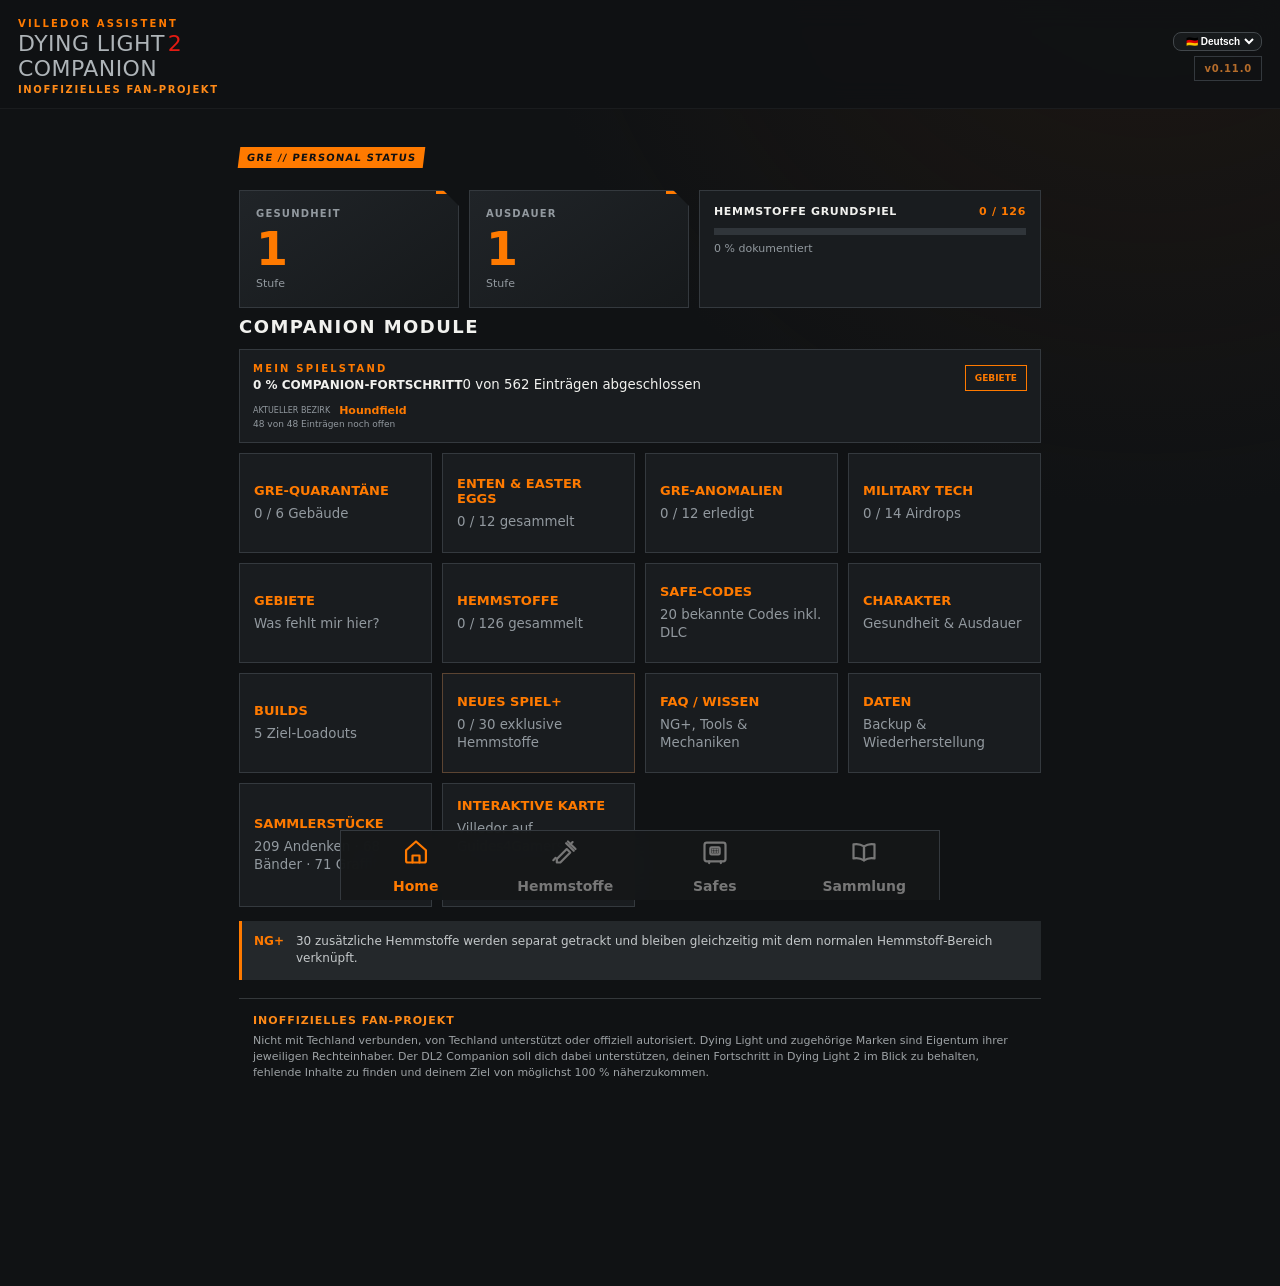
==== commit 47521a97: "Add files via upload" ====
--- a/index.html
+++ b/index.html
@@ -5,10 +5,14 @@
 <meta name="viewport" content="width=device-width,initial-scale=1,viewport-fit=cover">
 <meta name="theme-color" content="#111315">
 <meta name="description" content="Dying Light 2 Companion – Hemmstoffe, Safe-Codes und Charakterfortschritt.">
+<meta name="application-name" content="DL2 Companion">
+<meta name="mobile-web-app-capable" content="yes">
+<meta name="apple-mobile-web-app-title" content="DL2 Companion">
 <link rel="manifest" href="manifest.json">
 <link rel="stylesheet" href="css/app.css">
 <title>DL2 Companion</title>
-  <link rel="icon" type="image/png" href="icons/icon-192.png">
+  <link rel="icon" type="image/png" sizes="192x192" href="icons/icon-192.png">
+  <link rel="shortcut icon" type="image/png" href="icons/icon-192.png">
   <link rel="apple-touch-icon" href="icons/icon-192.png">
 </head>
 <body>
@@ -24,7 +28,7 @@
         <option value="de">🇩🇪 Deutsch</option><option value="en">🇬🇧 English</option>
       </select>
     </label>
-    <button id="globalVersion" class="header-version" type="button">v0.10.2</button>
+    <button id="globalVersion" class="header-version" type="button">v0.11.0</button>
     <button class="iconbtn" id="installBtn" hidden aria-label="App installieren">INSTALL</button>
   </div>
 </header>
@@ -123,10 +127,12 @@
     <button data-collecttype="graffiti">GRAFFITI</button>
   </div>
   <input class="search" id="collectSearch" placeholder="Name, Nummer oder Bezirk suchen …">
-  <div class="collect-toggle-row">
+  <div class="collect-filter-row">
     <label class="toggleline"><input type="checkbox" id="collectMissing"><span id="collectMissingLabel">Nur fehlende anzeigen</span></label>
-    <label class="toggleline"><input type="checkbox" id="collectBloodyTies"><span id="collectBloodyTiesLabel">DLC: Bloody Ties</span></label>
-  </div>
+    <label class="toggleline"><input type="checkbox" id="collectDlc"><span id="collectDlcLabel">Nur Bloody-Ties-DLC</span></label>
+    <label class="toggleline"><input type="checkbox" id="collectRisk"><span id="collectRiskLabel">Verpassbar / questgebunden</span></label>
+  </div>
+  <div class="collect-dlc-note" id="collectDlcNote" hidden></div>
   <div class="notice"><b>2026</b><span id="collectSlotNotice">Die 209 Andenken sind mit Namen erfasst. Nicht sicher bestätigte deutsche Ingame-Bezeichnungen sind mit * markiert.</span></div>
   <div id="collectibleList"></div>
   <div id="mementoVerifyNote" class="memento-verify-note">* Ingame-Bezeichnung nicht verifiziert</div>
@@ -136,8 +142,7 @@
       <div class="eyebrow" id="collectDetailType">SAMMLERSTÜCK</div>
       <h3 id="collectDetailName"></h3>
       <div class="collect-detail-meta" id="collectDetailMeta"></div>
-      <div class="collect-detail-badges" id="collectDetailBadges"></div>
-      <div class="collect-detail-note" id="collectDetailNote"></div>
+      <div class="collect-detail-clue" id="collectDetailClue" hidden></div>
       <label class="collect-detail-check"><input type="checkbox" id="collectDetailDone"><span id="collectDetailDoneLabel">Gesammelt</span></label>
       <a class="yt-find" id="collectDetailYoutube" target="_blank" rel="noopener">▶ FUNDORT AUF YOUTUBE</a>
     </div>
@@ -207,7 +212,7 @@
     </div>
     <div id="syncStatus" class="sync-status" aria-live="polite"></div>
   </div>
-  <button class="version versionbtn" id="versionBtn">DL2 Companion <b>v0.10.2</b><br><span>Datenstand: 15.10.2026 · Changelog öffnen</span></button>
+  <button class="version versionbtn" id="versionBtn">DL2 Companion <b>v0.11.0</b><br><span>Datenstand: 18.10.2026 · Changelog öffnen</span></button>
 </section>
 <footer class="legal-footer"><b id="legalFan">INOFFIZIELLES FAN-PROJEKT</b><span id="legalText">Nicht mit Techland verbunden, von Techland unterstützt oder offiziell autorisiert. Dying Light und zugehörige Marken sind Eigentum ihrer jeweiligen Rechteinhaber. Der DL2 Companion soll dich dabei unterstützen, deinen Fortschritt in Dying Light 2 im Blick zu behalten, fehlende Inhalte zu finden und deinem Ziel von möglichst 100 % näherzukommen.</span></footer>
 </main>
--- a/css/app.css
+++ b/css/app.css
@@ -232,20 +232,15 @@
 @media(min-width:480px){.ngplus-grid{grid-template-columns:repeat(2,1fr)}}
 @media(min-width:800px){.ngplus-grid{grid-template-columns:repeat(3,1fr)}}
 
-/* v0.10.2 collection metadata / DLC filters */
-.collect-toggle-row{display:flex;gap:14px;flex-wrap:wrap;align-items:center}
-.collect-tile{min-height:86px}
-.collect-tile .tile-hint{font-size:7.5px;color:#9ca2a5;line-height:1.2;display:-webkit-box;-webkit-line-clamp:2;-webkit-box-orient:vertical;overflow:hidden}
-.tile-badges,.collect-detail-badges{display:flex;gap:4px;flex-wrap:wrap}
-.tile-badges{margin-top:1px}
-.collect-badge{display:inline-block;padding:2px 4px;border:1px solid #5b4432;color:var(--orange2);font-size:6.5px;font-weight:900;letter-spacing:.045em;line-height:1.2}
-.collect-badge.dlc{border-color:var(--orange);color:var(--orange)}
-.collect-badge.warn{border-style:dashed;border-color:#b15f38;color:#e09464}
-.collect-badge.epilogue,.collect-badge.x13{border-color:#666;color:#bbb}
-.collect-badge.auto{border-color:#4b6253;color:#a8c5ad}
-.collect-detail-badges{margin:-7px 0 10px}
-.collect-detail-badges .collect-badge{font-size:8px;padding:3px 6px}
-.collect-detail-note{border-left:2px solid #5b4432;background:#121415;margin:0 0 10px;padding:9px 10px;color:#b9bec0;font-size:10px;line-height:1.45}
-.collect-detail-note>div+div{margin-top:5px}
-.collect-detail-note b{color:var(--orange2)}
-@media(max-width:520px){.collect-toggle-row{gap:2px 12px}.collect-toggle-row .toggleline{padding:6px 2px}}
+.collect-tile.hinted{min-height:94px}
+.collect-tile .tile-clue{font-size:8px;line-height:1.2;color:#9da3a6;display:-webkit-box;-webkit-line-clamp:2;-webkit-box-orient:vertical;overflow:hidden}
+.collect-detail-clue{margin:0 0 12px;padding:10px 11px;border-left:3px solid var(--orange);background:#22272a;color:#d6d9da;font-size:11px;line-height:1.45}
+
+.collect-filter-row{display:flex;gap:10px;flex-wrap:wrap;align-items:center;margin:2px 0 4px}
+.collect-filter-row .toggleline{padding:6px 2px}
+.collect-dlc-note{margin:7px 0 10px;padding:9px 11px;border-left:3px solid var(--orange);background:#1d2225;color:#c7cbcd;font-size:10px;line-height:1.4}
+.collect-tags{display:flex;gap:3px;flex-wrap:wrap;margin-top:1px}
+.collect-tags span{font-size:6.5px;line-height:1;border:1px solid #5b4432;color:var(--orange2);padding:2px 3px;font-weight:900;letter-spacing:.045em}
+.collect-tags span.risk{border-color:#9b5b34;color:#e7a26b}
+.collect-tags span.missable{border-color:#a54c35;color:#f0a17d}
+.collect-detail-clue{white-space:pre-line}
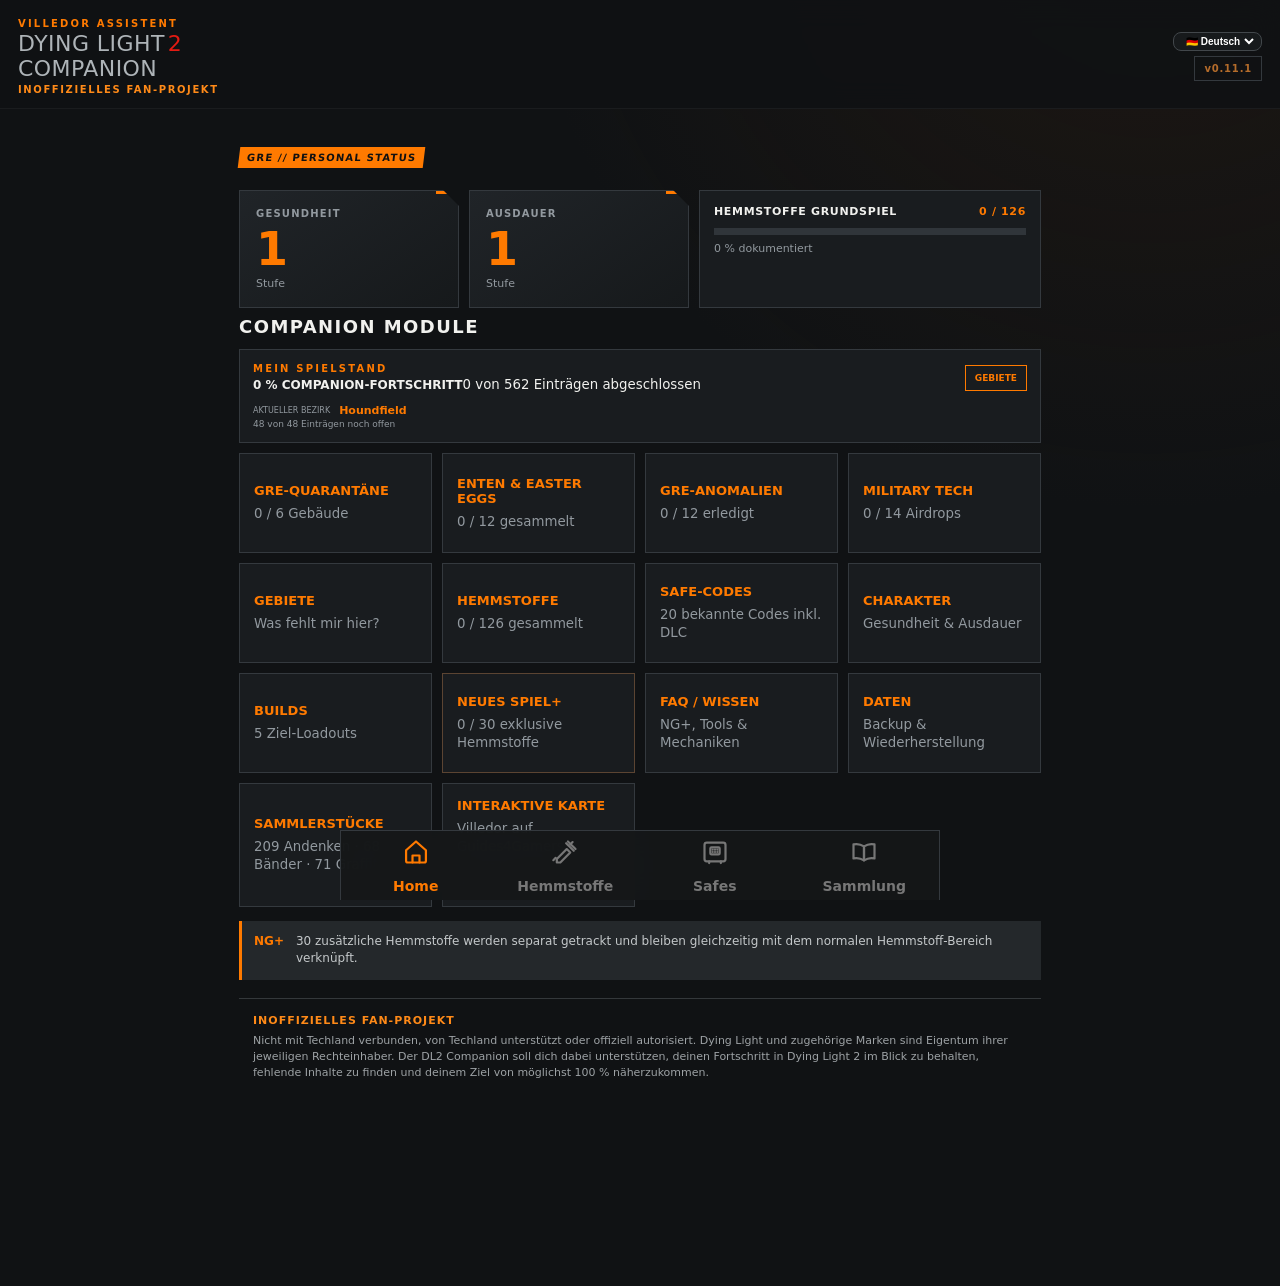
==== commit 49f4bd3c: "Add files via upload" ====
--- a/index.html
+++ b/index.html
@@ -28,7 +28,7 @@
         <option value="de">🇩🇪 Deutsch</option><option value="en">🇬🇧 English</option>
       </select>
     </label>
-    <button id="globalVersion" class="header-version" type="button">v0.11.0</button>
+    <button id="globalVersion" class="header-version" type="button">v0.11.1</button>
     <button class="iconbtn" id="installBtn" hidden aria-label="App installieren">INSTALL</button>
   </div>
 </header>
@@ -131,6 +131,7 @@
     <label class="toggleline"><input type="checkbox" id="collectMissing"><span id="collectMissingLabel">Nur fehlende anzeigen</span></label>
     <label class="toggleline"><input type="checkbox" id="collectDlc"><span id="collectDlcLabel">Nur Bloody-Ties-DLC</span></label>
     <label class="toggleline"><input type="checkbox" id="collectRisk"><span id="collectRiskLabel">Verpassbar / questgebunden</span></label>
+    <label class="toggleline"><input type="checkbox" id="collectUnclear"><span id="collectUnclearLabel">Nur unklar / verbuggt anzeigen</span></label>
   </div>
   <div class="collect-dlc-note" id="collectDlcNote" hidden></div>
   <div class="notice"><b>2026</b><span id="collectSlotNotice">Die 209 Andenken sind mit Namen erfasst. Nicht sicher bestätigte deutsche Ingame-Bezeichnungen sind mit * markiert.</span></div>
@@ -143,7 +144,10 @@
       <h3 id="collectDetailName"></h3>
       <div class="collect-detail-meta" id="collectDetailMeta"></div>
       <div class="collect-detail-clue" id="collectDetailClue" hidden></div>
-      <label class="collect-detail-check"><input type="checkbox" id="collectDetailDone"><span id="collectDetailDoneLabel">Gesammelt</span></label>
+      <div class="collect-detail-statuses">
+        <label class="collect-detail-check"><input type="checkbox" id="collectDetailDone"><span id="collectDetailDoneLabel">Gesammelt</span></label>
+        <label class="collect-detail-check collect-detail-unclear"><input type="checkbox" id="collectDetailUnclear"><span id="collectDetailUnclearLabel">Unklar / verbuggt</span></label>
+      </div>
       <a class="yt-find" id="collectDetailYoutube" target="_blank" rel="noopener">▶ FUNDORT AUF YOUTUBE</a>
     </div>
   </div>
@@ -212,7 +216,7 @@
     </div>
     <div id="syncStatus" class="sync-status" aria-live="polite"></div>
   </div>
-  <button class="version versionbtn" id="versionBtn">DL2 Companion <b>v0.11.0</b><br><span>Datenstand: 18.10.2026 · Changelog öffnen</span></button>
+  <button class="version versionbtn" id="versionBtn">DL2 Companion <b>v0.11.1</b><br><span>Datenstand: 18.10.2026 · Changelog öffnen</span></button>
 </section>
 <footer class="legal-footer"><b id="legalFan">INOFFIZIELLES FAN-PROJEKT</b><span id="legalText">Nicht mit Techland verbunden, von Techland unterstützt oder offiziell autorisiert. Dying Light und zugehörige Marken sind Eigentum ihrer jeweiligen Rechteinhaber. Der DL2 Companion soll dich dabei unterstützen, deinen Fortschritt in Dying Light 2 im Blick zu behalten, fehlende Inhalte zu finden und deinem Ziel von möglichst 100 % näherzukommen.</span></footer>
 </main>
--- a/css/app.css
+++ b/css/app.css
@@ -244,3 +244,10 @@
 .collect-tags span.risk{border-color:#9b5b34;color:#e7a26b}
 .collect-tags span.missable{border-color:#a54c35;color:#f0a17d}
 .collect-detail-clue{white-space:pre-line}
+
+.collect-detail-statuses{display:flex;gap:14px;flex-wrap:wrap;align-items:center}
+.collect-detail-unclear{color:#d59a61}
+.collect-tile.unclear{border-color:#7d5b39;background:#1c1915}
+.collect-tile.unclear .tile-state{color:#d59a61}
+.collect-tile.unclear .tile-num{color:#d59a61}
+.collect-tile.unclear .tile-name{text-decoration:none}
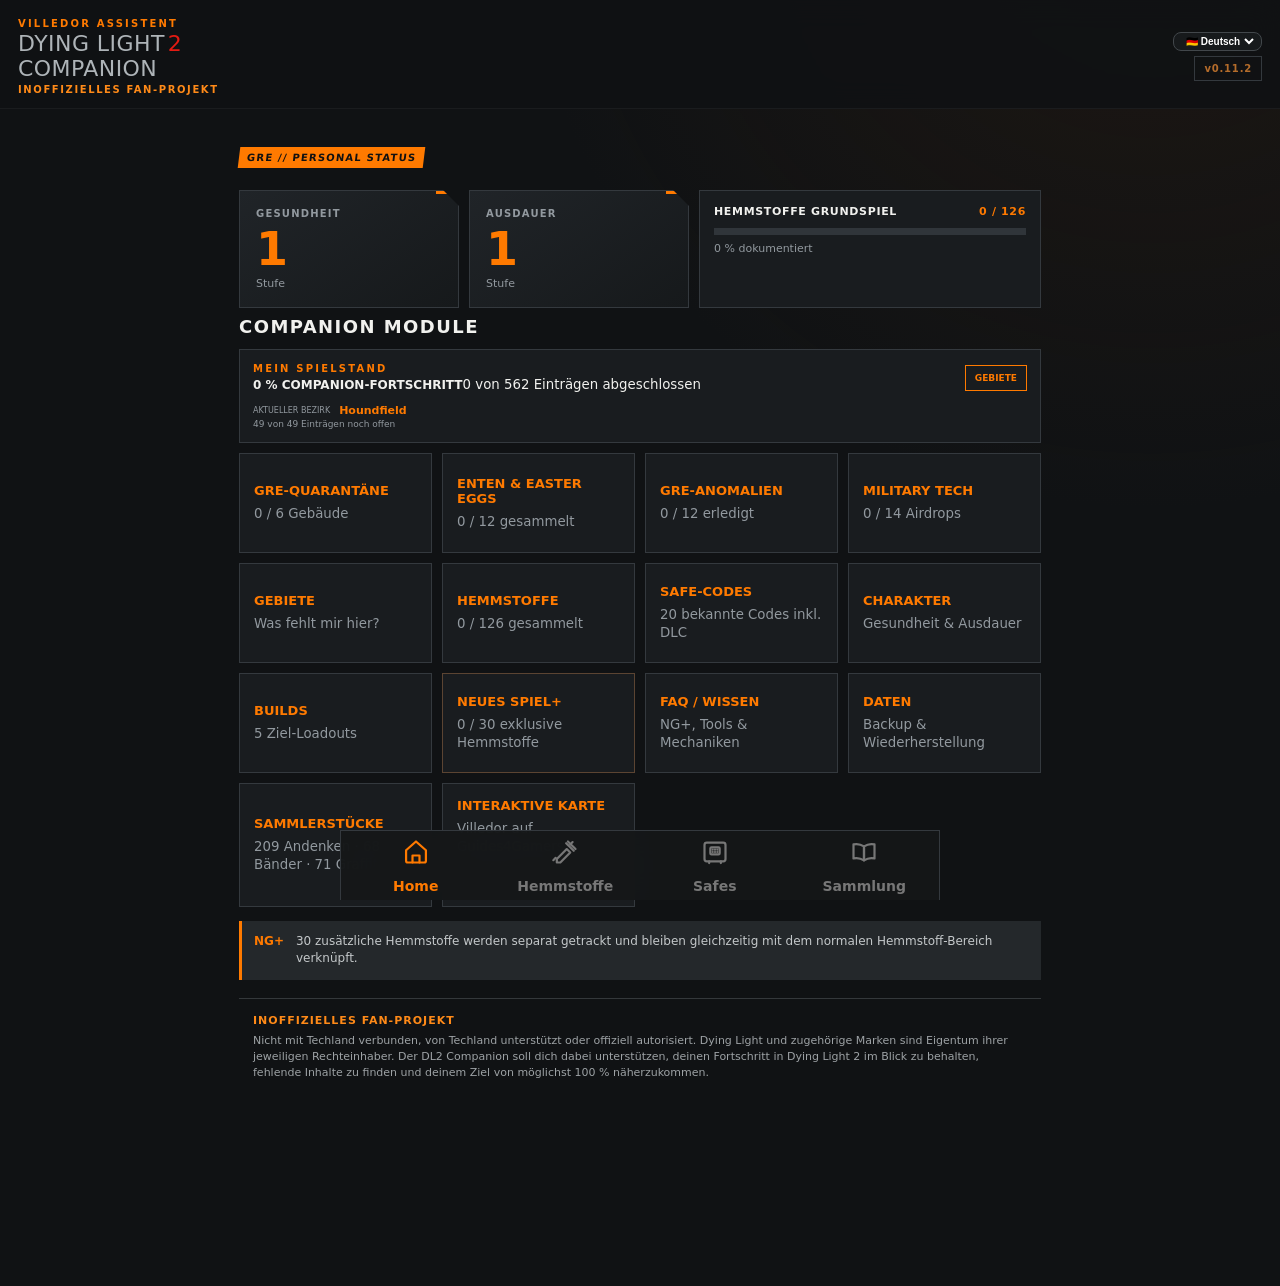
==== commit 870cf079: "Add files via upload" ====
--- a/index.html
+++ b/index.html
@@ -28,7 +28,8 @@
         <option value="de">🇩🇪 Deutsch</option><option value="en">🇬🇧 English</option>
       </select>
     </label>
-    <button id="globalVersion" class="header-version" type="button">v0.11.1</button>
+    <button id="globalVersion" class="header-version" type="button">v0.11.2</button>
+    <button id="updateBtn" class="header-version update-available" type="button" hidden>UPDATE LADEN</button>
     <button class="iconbtn" id="installBtn" hidden aria-label="App installieren">INSTALL</button>
   </div>
 </header>
@@ -120,6 +121,7 @@
     <div><span id="graffitiLabel">GRAFFITI</span><strong id="graffitiCount">0/71</strong><label><small id="gameGraffitiLabel">IM SPIEL</small><input id="gameGraffiti" type="number" min="0" max="71" value="0"></label></div>
   </div>
   <p class="introcopy" id="collectTrackerNote">Die aktuellen Spielstände können oben manuell eingetragen werden. Einzelne Fundstücke werden separat abgehakt.</p>
+  <details class="collect-history" id="collectHistoryPanel"><summary><b id="collectHistoryTitle">ZULETZT ABGEHAKT</b><span id="collectHistoryCount">0</span></summary><div id="collectHistoryList" class="collect-history-list"></div></details>
   <div class="segmented" id="collectTypeFilters">
     <button class="active" data-collecttype="all">ALLE</button>
     <button data-collecttype="memento">ANDENKEN</button>
@@ -186,6 +188,18 @@
 
 <section id="view-faq" class="view">
   <div class="sectionhead"><div><div class="eyebrow">FIELD MANUAL</div><h2>FAQ / WISSEN</h2></div></div>
+  <div class="trophy-tracker" id="sparkerTracker">
+    <div class="eyebrow">TROPHÄEN-CHECKLISTE</div>
+    <h3 id="sparkerTitle">Auf Mission · Sparker-Begegnungen</h3>
+    <p id="sparkerInfo">Nach der Nebenquest „Heiratsvermittler“ (Matchmaker) in Trinity an derselben Bäckerei drei Begegnungen abschließen. Nach Wartezeit erneut vorbeischauen.</p>
+    <div class="trophy-progress"><b id="sparkerCount">0 / 3</b><small id="sparkerStatus">Begegnungen</small></div>
+    <div class="trophy-items">
+      <label><input type="checkbox" data-sparker="juliet"><span><b>Juliet</b><small id="sparkerJulietHint">Nach Abschluss von „Heiratsvermittler“ und etwas Wartezeit.</small></span></label>
+      <label><input type="checkbox" data-sparker="vinnie"><span><b>Vinnie</b><small id="sparkerVinnieHint">Nach Hauptquest „Willkommen an Bord“.</small></span></label>
+      <label><input type="checkbox" data-sparker="maya"><span><b>Maya</b><small id="sparkerMayaHint">Im Zusammenhang mit „Sentimentaler Wert“; Begegnung kann verbuggt sein.</small></span></label>
+    </div>
+    <p class="trophy-note" id="sparkerNote">Bekannter Bug: Maya erscheint manchmal nicht. Die Trophäe kann verzögert auslösen, teils bereits nach Vinnie. Die Checkliste erfasst deine Begegnungen, nicht den PSN-Trophäenstatus.</p>
+  </div>
   <input class="search" id="faqSearch" placeholder="NG+, Gleitschirm, Enterhaken, GRE …">
   <div id="faqList" class="faqlist"></div>
 </section>
@@ -216,7 +230,7 @@
     </div>
     <div id="syncStatus" class="sync-status" aria-live="polite"></div>
   </div>
-  <button class="version versionbtn" id="versionBtn">DL2 Companion <b>v0.11.1</b><br><span>Datenstand: 18.10.2026 · Changelog öffnen</span></button>
+  <button class="version versionbtn" id="versionBtn">DL2 Companion <b>v0.11.2</b><br><span>Datenstand: 21.10.2026 · Changelog öffnen</span></button>
 </section>
 <footer class="legal-footer"><b id="legalFan">INOFFIZIELLES FAN-PROJEKT</b><span id="legalText">Nicht mit Techland verbunden, von Techland unterstützt oder offiziell autorisiert. Dying Light und zugehörige Marken sind Eigentum ihrer jeweiligen Rechteinhaber. Der DL2 Companion soll dich dabei unterstützen, deinen Fortschritt in Dying Light 2 im Blick zu behalten, fehlende Inhalte zu finden und deinem Ziel von möglichst 100 % näherzukommen.</span></footer>
 </main>
--- a/css/app.css
+++ b/css/app.css
@@ -251,3 +251,26 @@
 .collect-tile.unclear .tile-state{color:#d59a61}
 .collect-tile.unclear .tile-num{color:#d59a61}
 .collect-tile.unclear .tile-name{text-decoration:none}
+
+/* v0.11.2: recent collectible history, trophy checklist and update availability */
+.collect-history{border:1px solid var(--line);background:var(--panel);margin:8px 0 12px;border-radius:8px}
+.collect-history summary{list-style:none;cursor:pointer;display:flex;align-items:center;justify-content:space-between;padding:10px 12px;color:var(--orange);font-size:10px;letter-spacing:.09em}
+.collect-history summary::-webkit-details-marker{display:none}
+.collect-history summary span{font-weight:800;color:var(--text)}
+.collect-history-list{max-height:300px;overflow:auto;border-top:1px solid var(--line);padding:7px 12px;color:var(--muted);font-size:10px}
+.history-row{padding:8px 0;display:flex;justify-content:space-between;gap:12px;border-bottom:1px solid #292d30}
+.history-row:last-child{border-bottom:0}
+.history-row span{color:#ddd;min-width:0;overflow-wrap:anywhere}
+.history-row small{flex-shrink:0;color:var(--orange2);text-align:right;font-size:9px}
+.trophy-tracker{background:var(--panel);border:1px solid var(--line);padding:13px;margin-bottom:17px;border-radius:9px}
+.trophy-tracker h3{margin:5px 0 8px;font-size:16px}
+.trophy-tracker p{color:#b4bbbe;font-size:11px;line-height:1.5;margin:8px 0 12px}
+.trophy-progress{display:flex;justify-content:space-between;border-bottom:1px solid var(--line);padding:0 0 9px;color:var(--orange)}
+.trophy-progress small{font-size:9px;color:var(--muted)}
+.trophy-items label{display:flex;gap:10px;align-items:center;padding:10px 0;border-bottom:1px solid #292d30}
+.trophy-items input{width:19px;height:19px;accent-color:var(--orange);flex:none}
+.trophy-items span{display:flex;flex-direction:column;gap:3px}
+.trophy-items b{font-size:12px}.trophy-items small{font-size:10px;color:var(--muted)}
+.trophy-tracker .trophy-note{margin-bottom:0;color:#d5a078;font-size:10px}
+.update-available{border-color:var(--orange);color:var(--orange);cursor:pointer}
+@media(max-width:520px){.history-row{flex-direction:column;gap:3px}.history-row small{text-align:left}.update-available{font-size:8px}}
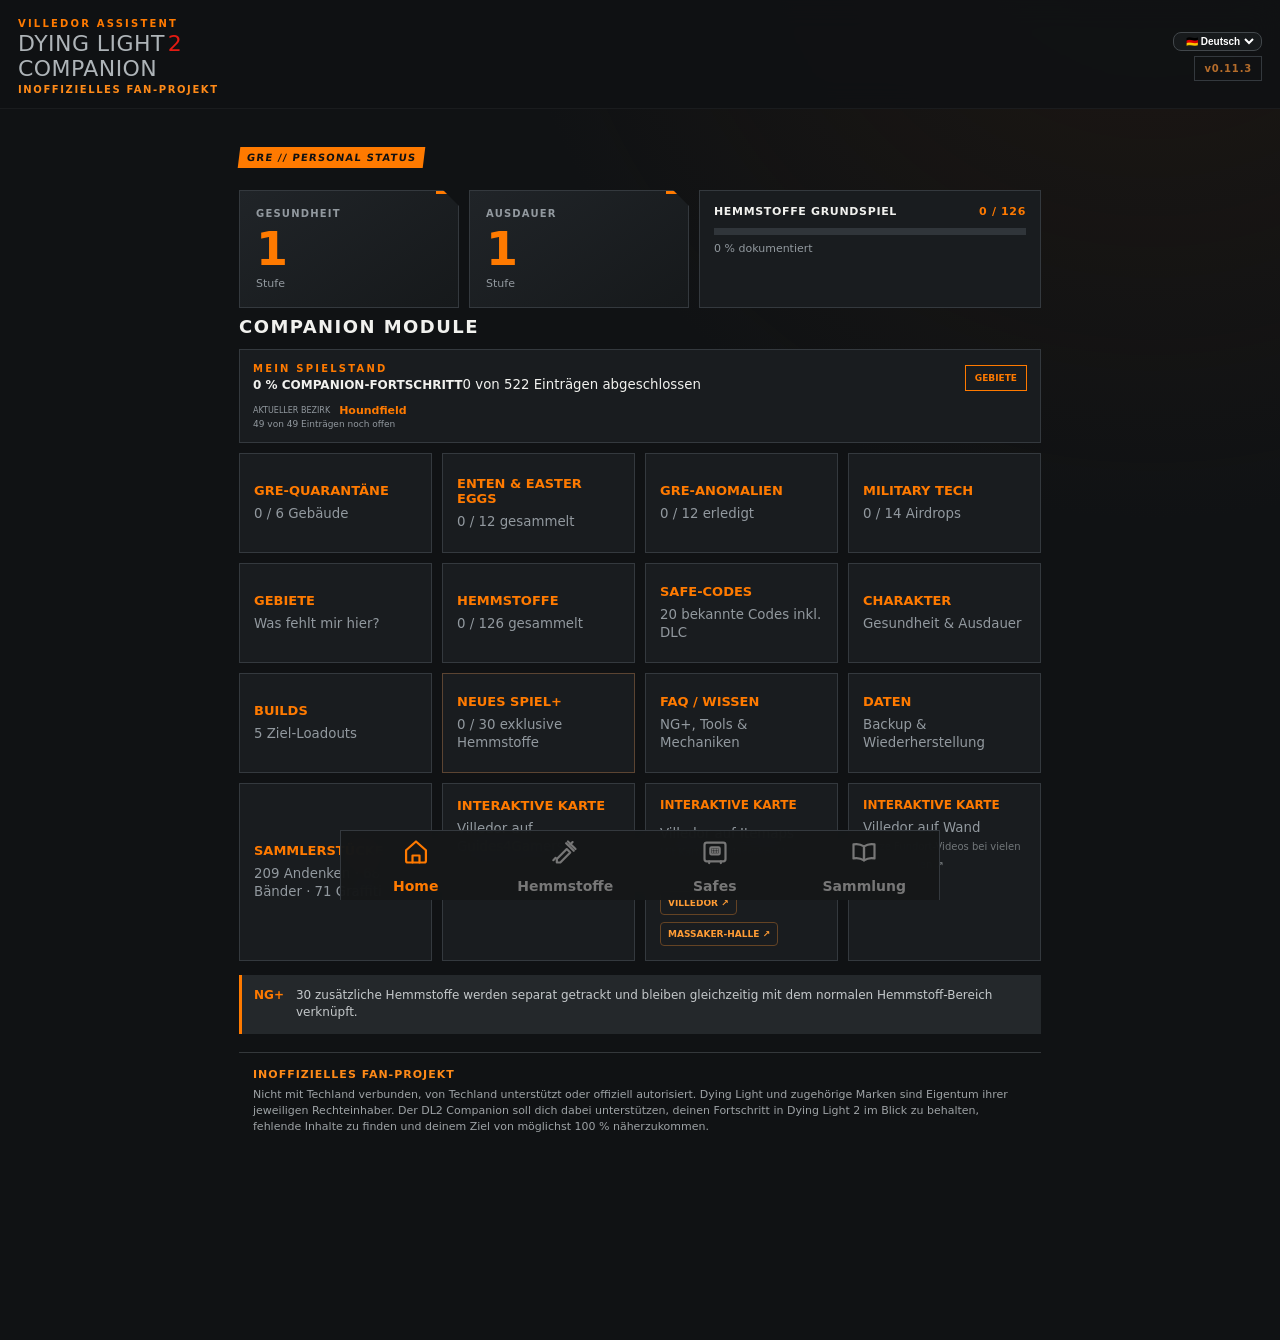
==== commit 7e39a7a4: "Add files via upload" ====
--- a/index.html
+++ b/index.html
@@ -28,7 +28,7 @@
         <option value="de">🇩🇪 Deutsch</option><option value="en">🇬🇧 English</option>
       </select>
     </label>
-    <button id="globalVersion" class="header-version" type="button">v0.11.2</button>
+    <button id="globalVersion" class="header-version" type="button">v0.11.3</button>
     <button id="updateBtn" class="header-version update-available" type="button" hidden>UPDATE LADEN</button>
     <button class="iconbtn" id="installBtn" hidden aria-label="App installieren">INSTALL</button>
   </div>
@@ -63,6 +63,10 @@
       <b id="externalMapTitle">INTERAKTIVE KARTE</b>
       <small id="externalMapText">Villedor auf Guides4Gamers<br><span>Externe Karte · Guides4Gamers ↗</span></small>
     </a>
+    <div class="module external-map map-option"><b class="map-heading">INTERAKTIVE KARTE</b><small>Villedor auf Itemaps<br><span>Mit Karte zur Massaker-Halle (Bloody Ties)</span></small>
+      <div class="map-option-links"><a href="https://itemaps.com/maps/dying-light-2" target="_blank" rel="noopener noreferrer external">VILLEDOR ↗</a><a href="https://itemaps.com/maps/dying-light-2/carnage-hall" target="_blank" rel="noopener noreferrer external">MASSAKER-HALLE ↗</a></div>
+    </div>
+    <a class="module external-map" id="wandMapLink" href="https://wand.com/de/maps/dying-light-2-stay-human" target="_blank" rel="noopener noreferrer external"><b class="map-heading">INTERAKTIVE KARTE</b><small>Villedor auf Wand<br><span>Kurze Fundort-Videos bei vielen Markierungen ↗</span></small></a>
   </div>
   <div class="notice"><b>NG+</b><span>30 zusätzliche Hemmstoffe werden separat getrackt und bleiben gleichzeitig mit dem normalen Hemmstoff-Bereich verknüpft.</span></div>
 </section>
@@ -114,13 +118,14 @@
 
 
 <section id="view-collectibles" class="view">
-  <div class="sectionhead"><div><div class="eyebrow">VILLEDOR ARCHIVE</div><h2 id="collectTitle">SAMMLERSTÜCKE</h2></div><div class="aircount"><b id="collectTotal">0/348</b><small id="collectCollectedLabel">GESAMMELT</small></div></div>
+  <div class="sectionhead"><div><div class="eyebrow">VILLEDOR ARCHIVE</div><h2 id="collectTitle">SAMMLERSTÜCKE</h2></div><div class="aircount"><b id="collectTotal">0/308</b><small id="collectCollectedLabel">AKTIVE SAMMLUNG</small></div></div>
   <div class="collect-hero">
-    <div><span id="mementoLabel">ANDENKEN</span><strong id="mementoCount">0/209</strong><label><small id="gameMementoLabel">IM SPIEL</small><input id="gameMemento" type="number" min="0" max="209" value="0"></label></div>
+    <div><span id="mementoLabel">ANDENKEN</span><strong id="mementoCount">0/169</strong><label><small id="gameMementoLabel">IM SPIEL</small><input id="gameMemento" type="number" min="0" max="209" value="0"></label></div>
     <div><span id="tapeLabel">BÄNDER</span><strong id="tapeCount">0/68</strong><label><small id="gameTapeLabel">IM SPIEL</small><input id="gameTape" type="number" min="0" max="68" value="0"></label></div>
     <div><span id="graffitiLabel">GRAFFITI</span><strong id="graffitiCount">0/71</strong><label><small id="gameGraffitiLabel">IM SPIEL</small><input id="gameGraffiti" type="number" min="0" max="71" value="0"></label></div>
   </div>
-  <p class="introcopy" id="collectTrackerNote">Die aktuellen Spielstände können oben manuell eingetragen werden. Einzelne Fundstücke werden separat abgehakt.</p>
+  <p class="introcopy" id="collectTrackerNote">Die Ingame-Zahlen können oben eingetragen werden. Die Sammelliste zeigt die regulären Inhalte; historische Events und Sonderinhalte stehen separat im Archiv.</p>
+  <div class="collect-progress-info"><div><b id="archivistCount">0/117</b><small id="archivistLabel">ARCHIVAR · HAUPTSPIEL</small></div><div><b id="fullMementoCount">0/209</b><small id="fullMementoLabel">ALLE ANDENKEN · INKL. ARCHIV</small></div><div><b id="fullCollectCount">0/348</b><small id="fullCollectLabel">HISTORISCHER GESAMTSTAND</small></div></div>
   <details class="collect-history" id="collectHistoryPanel"><summary><b id="collectHistoryTitle">ZULETZT ABGEHAKT</b><span id="collectHistoryCount">0</span></summary><div id="collectHistoryList" class="collect-history-list"></div></details>
   <div class="segmented" id="collectTypeFilters">
     <button class="active" data-collecttype="all">ALLE</button>
@@ -136,8 +141,9 @@
     <label class="toggleline"><input type="checkbox" id="collectUnclear"><span id="collectUnclearLabel">Nur unklar / verbuggt anzeigen</span></label>
   </div>
   <div class="collect-dlc-note" id="collectDlcNote" hidden></div>
-  <div class="notice"><b>2026</b><span id="collectSlotNotice">Die 209 Andenken sind mit Namen erfasst. Nicht sicher bestätigte deutsche Ingame-Bezeichnungen sind mit * markiert.</span></div>
+  <details class="collect-archive" id="collectArchivePanel"><summary><span><b id="archiveTitle">ABGELAUFENE SAMMELOBJEKTE</b><small id="archiveHint">40 historische Event- und Sonderinhalte · Stand 11/2026</small></span><span class="archive-expand" aria-hidden="true">▾</span></summary><div class="collect-archive-body"><p id="archiveIntro">Andenken #170–209 bleiben erhalten, werden jedoch nicht als normale offene Aufgaben gezählt. Zeitlich begrenzte Events und kostenpflichtige Inhalte sind getrennt gekennzeichnet. Die bisher gespeicherten Häkchen bleiben unverändert.</p><div id="collectArchiveList"></div></div></details>
   <div id="collectibleList"></div>
+
   <div id="mementoVerifyNote" class="memento-verify-note">* Ingame-Bezeichnung nicht verifiziert</div>
   <div class="collect-modal" id="collectModal" aria-hidden="true">
     <div class="collect-modal-card">
@@ -230,7 +236,7 @@
     </div>
     <div id="syncStatus" class="sync-status" aria-live="polite"></div>
   </div>
-  <button class="version versionbtn" id="versionBtn">DL2 Companion <b>v0.11.2</b><br><span>Datenstand: 21.10.2026 · Changelog öffnen</span></button>
+  <button class="version versionbtn" id="versionBtn">DL2 Companion <b>v0.11.3</b><br><span>Datenstand: 21.10.2026 · Changelog öffnen</span></button>
 </section>
 <footer class="legal-footer"><b id="legalFan">INOFFIZIELLES FAN-PROJEKT</b><span id="legalText">Nicht mit Techland verbunden, von Techland unterstützt oder offiziell autorisiert. Dying Light und zugehörige Marken sind Eigentum ihrer jeweiligen Rechteinhaber. Der DL2 Companion soll dich dabei unterstützen, deinen Fortschritt in Dying Light 2 im Blick zu behalten, fehlende Inhalte zu finden und deinem Ziel von möglichst 100 % näherzukommen.</span></footer>
 </main>
--- a/css/app.css
+++ b/css/app.css
@@ -274,3 +274,44 @@
 .trophy-tracker .trophy-note{margin-bottom:0;color:#d5a078;font-size:10px}
 .update-available{border-color:var(--orange);color:var(--orange);cursor:pointer}
 @media(max-width:520px){.history-row{flex-direction:column;gap:3px}.history-row small{text-align:left}.update-available{font-size:8px}}
+
+/* v0.11.3 · alternative Karten, präzise Enten und separates Sammlerarchiv */
+.map-option{display:flex!important;flex-direction:column;align-items:stretch;justify-content:space-between;gap:6px}
+.map-option .map-heading,.external-map .map-heading{display:block;color:var(--orange);font-size:12px}
+.map-option-links{display:flex;flex-wrap:wrap;gap:7px;padding-top:6px}
+.map-option-links a{color:var(--orange2);border:1px solid #644324;border-radius:4px;padding:6px 7px;text-decoration:none;font-size:9px;font-weight:800}
+.map-option-links a:hover,.duck-map-help a:hover{background:#ff7a0013}
+.duck-map-help{background:linear-gradient(120deg,#292117,#1b1e20);border:1px solid #69452a;padding:12px;border-radius:8px;margin:8px 0 14px}
+.duck-map-help p{font-size:11px;line-height:1.5;color:#bfc5c8;margin:5px 0 9px}
+.duck-map-help a{display:inline-block;padding:6px 9px;color:var(--orange2);border:1px solid #6d4b28;text-decoration:none;font-weight:800;font-size:10px}
+.duckcard{border-radius:8px}.duckcard.checked{border-color:#715137;background:#211c17}
+.duckrow input[type="checkbox"]{margin:2px 4px 0 0;min-width:20px;width:20px;height:20px}
+.duckrow>div{min-width:0}.duckcard h3{font-size:13px;margin:0 0 5px}
+.duckmeta{font-size:10px;color:#d4aa84;font-weight:700;line-height:1.4}
+.duck-location{font-size:11px;line-height:1.5;color:#c4c9cb;margin:9px 0;max-width:72ch}
+.duck-code{display:inline-flex;flex-wrap:wrap;align-items:baseline;gap:8px;padding:7px 10px;border:1px solid #ff7a0069;background:#ff7a0010;border-radius:6px;margin:2px 0 6px}
+.duck-code small{font-size:9px;font-weight:800;letter-spacing:.1em;color:#c2c2c2}.duck-code strong{font-size:18px;color:var(--orange);letter-spacing:.09em;white-space:nowrap}
+.collect-progress-info{display:grid;grid-template-columns:repeat(3,minmax(0,1fr));gap:7px;margin:8px 0 12px}
+.collect-progress-info>div{display:flex;flex-direction:column;gap:5px;padding:11px;background:#191c1f;border:1px solid var(--line);border-radius:8px}
+.collect-progress-info b{color:var(--orange);font-size:18px;line-height:1.1}
+.collect-progress-info small{color:#aeb3b7;font-size:8px;line-height:1.4;letter-spacing:.06em}
+.collect-archive{border:1px solid #715136;background:#1b1d1e;border-radius:10px;margin:17px 0}
+.collect-archive>summary{list-style:none;cursor:pointer;display:flex;justify-content:space-between;gap:9px;align-items:center;padding:13px 14px}
+.collect-archive>summary::-webkit-details-marker{display:none}
+.collect-archive>summary b{display:block;color:var(--orange);font-size:12px;letter-spacing:.08em}
+.collect-archive>summary small{display:block;font-size:10px;color:#bbc0c1;font-weight:400;margin-top:5px}
+.collect-archive .archive-expand{color:var(--orange);font-size:18px;transition:transform .2s}
+.collect-archive[open] .archive-expand{transform:rotate(180deg)}
+.collect-archive-body{padding:0 13px 13px;border-top:1px solid #4b3b2d}
+.collect-archive-body>p{color:#aeb5b8;font-size:11px;line-height:1.5}
+.archive-group{margin:13px 0;padding:11px;border:1px solid var(--line);border-radius:7px;background:#171a1c}
+.archive-group h4{font-size:12px;color:var(--orange2);margin:0 0 5px}
+.archive-period{font-size:10px;color:#ccd0d2;font-weight:700;margin-bottom:5px}
+.archive-description{font-size:10px;color:#aab0b4;line-height:1.5;margin:5px 0 10px}
+.archive-entries{display:grid;grid-template-columns:repeat(2,minmax(0,1fr));gap:5px}
+.archive-entry{padding:7px 8px;border:1px solid #34393c;border-radius:5px;font-size:10px;color:#cbd0d2;line-height:1.4;overflow-wrap:anywhere}
+.archive-entry span{font-weight:800;color:var(--orange);margin-right:7px}
+.archive-entry.collected{border-color:#746042;background:#36281959}
+.archive-entry em{font-style:normal;color:#b99d82;font-size:9px}
+.archive-paid{border-color:#55546a}.archive-paid h4{color:#d4b4ff}
+@media(max-width:520px){.collect-progress-info{grid-template-columns:1fr 1fr}.collect-progress-info>div:last-child{grid-column:span 2}.archive-entries{grid-template-columns:1fr}}
